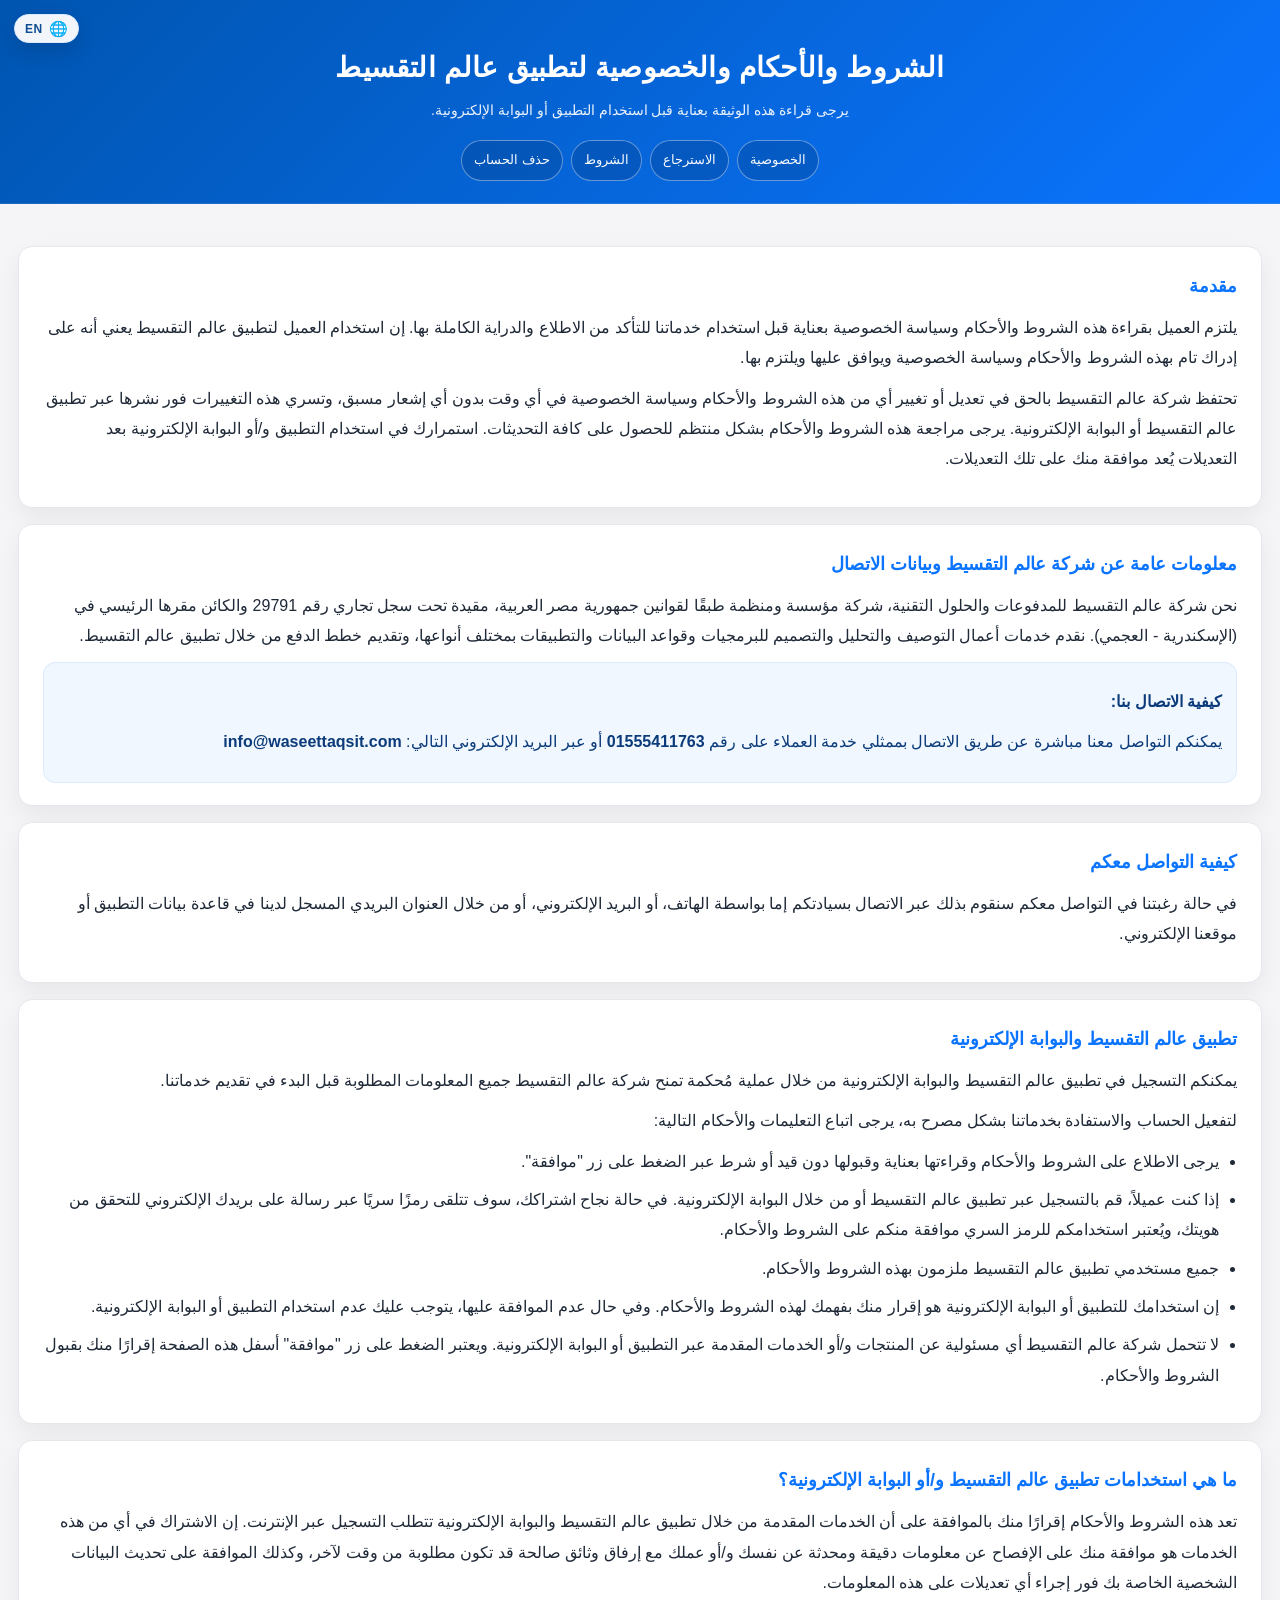
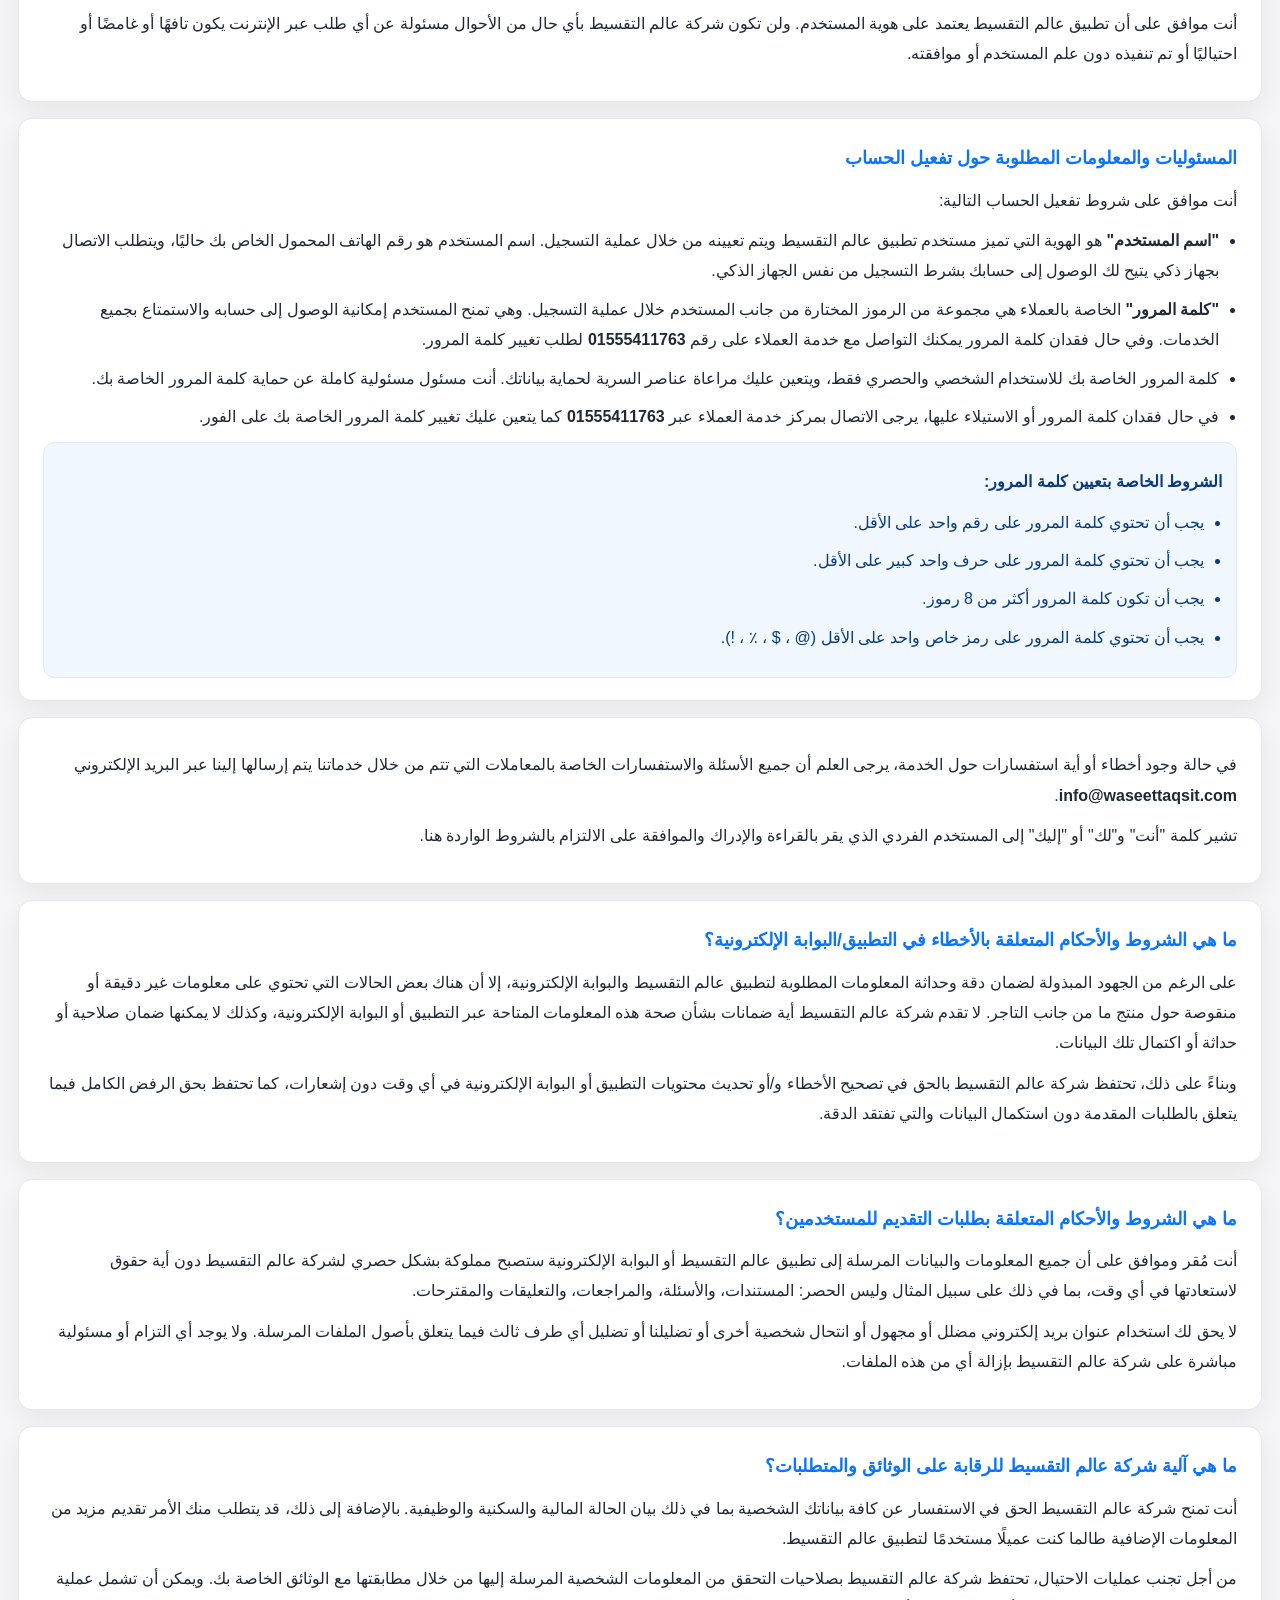
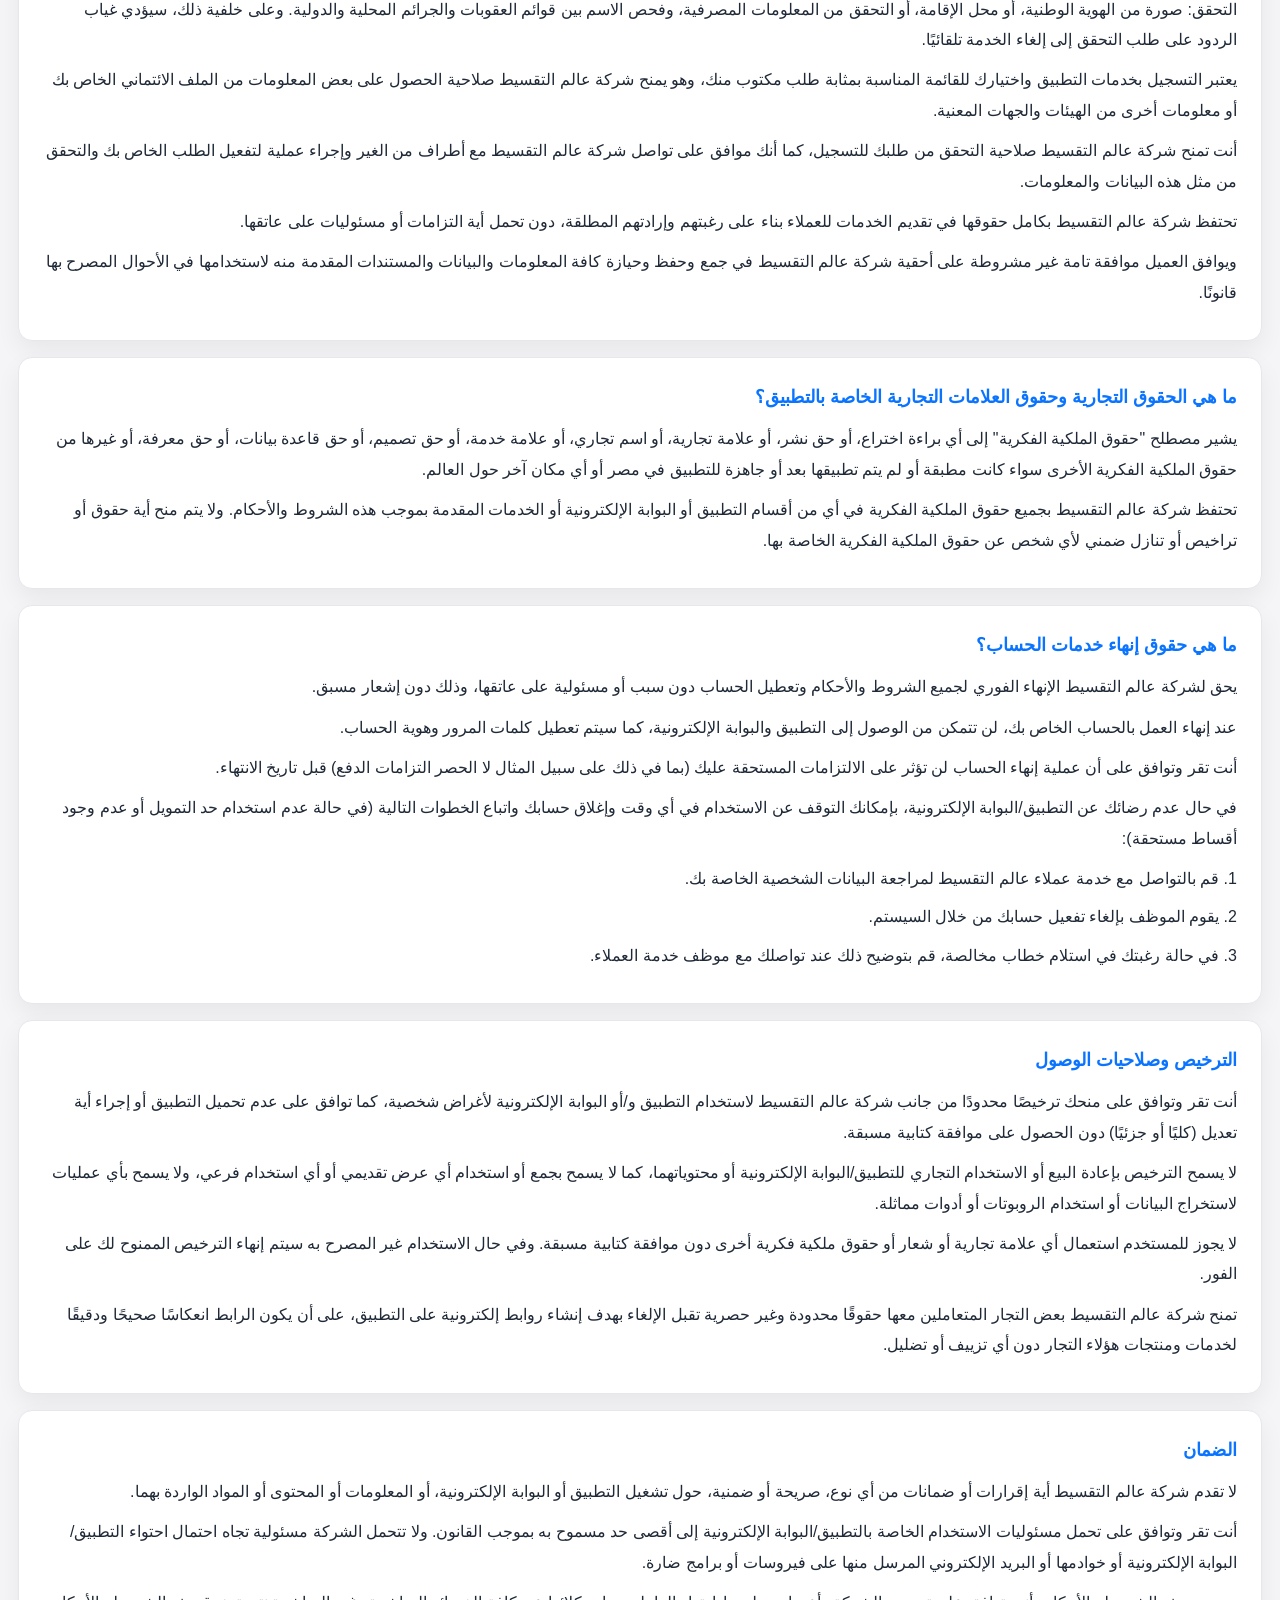
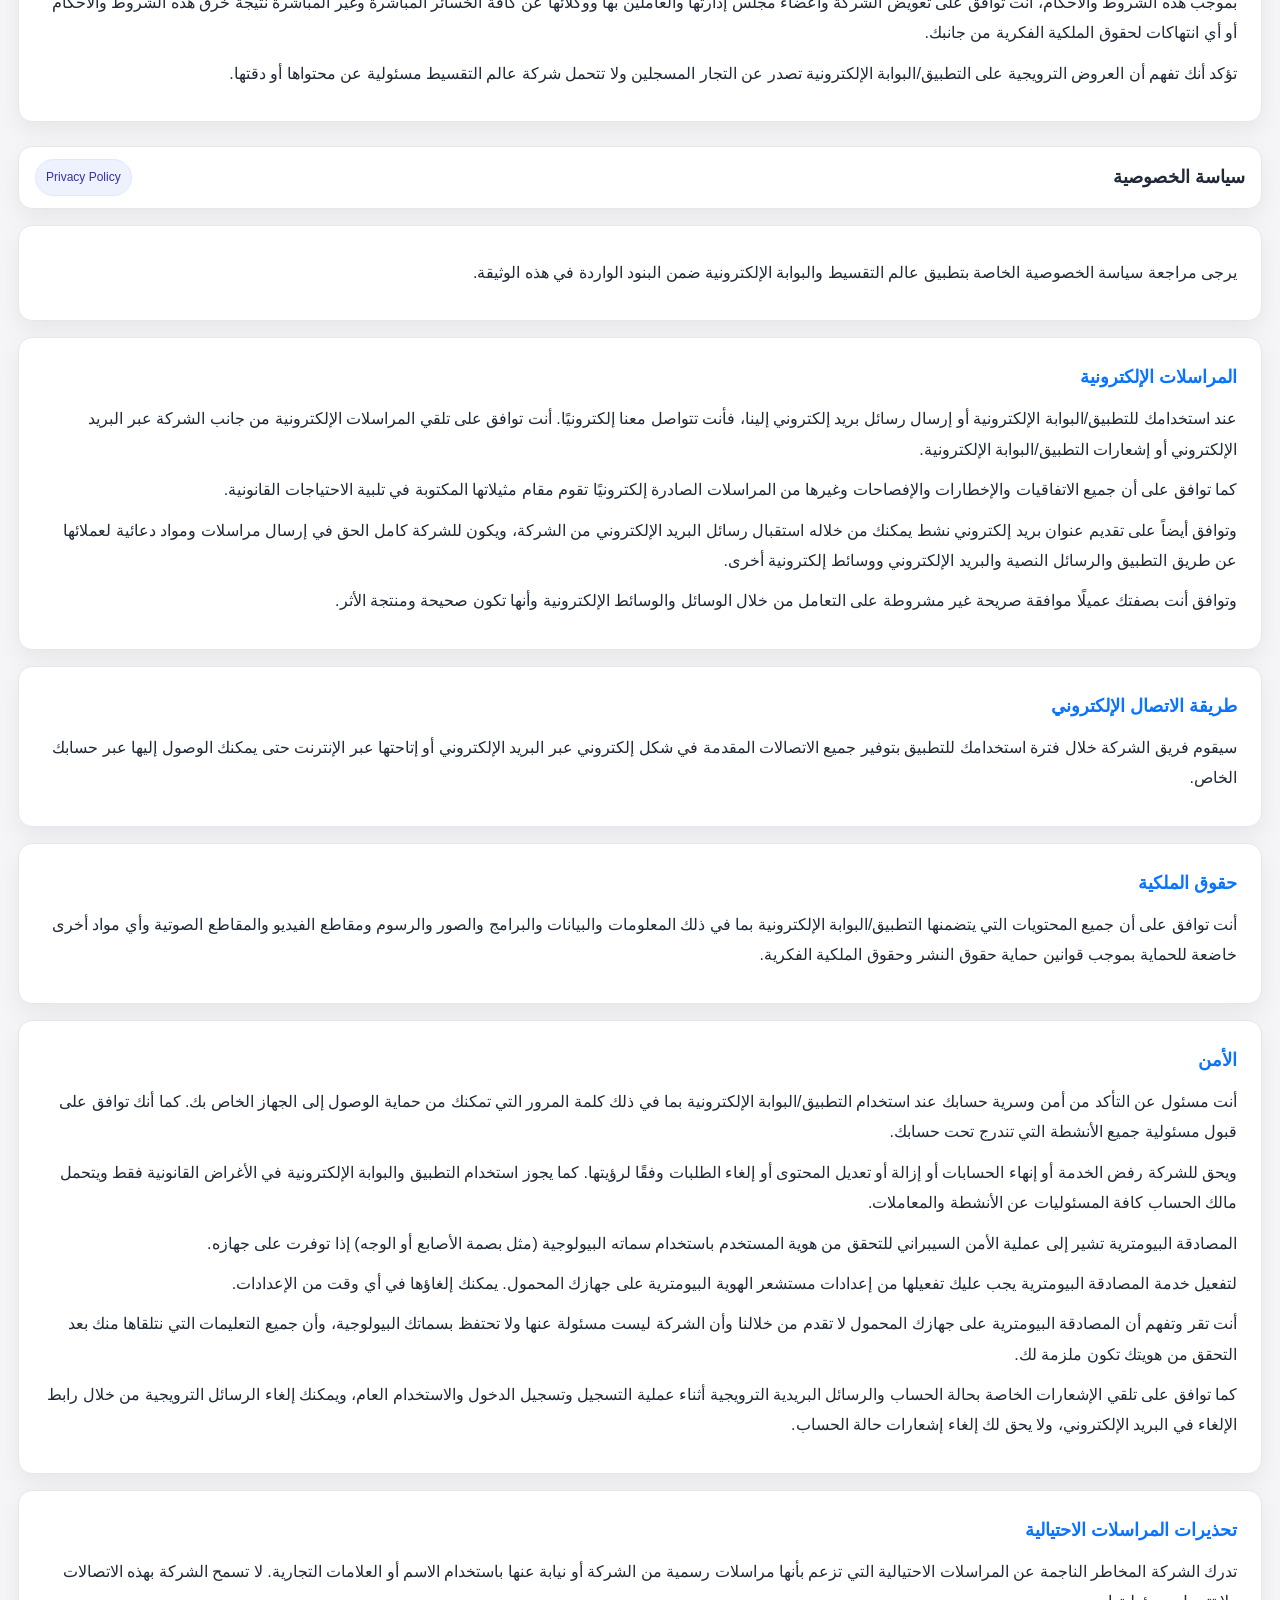
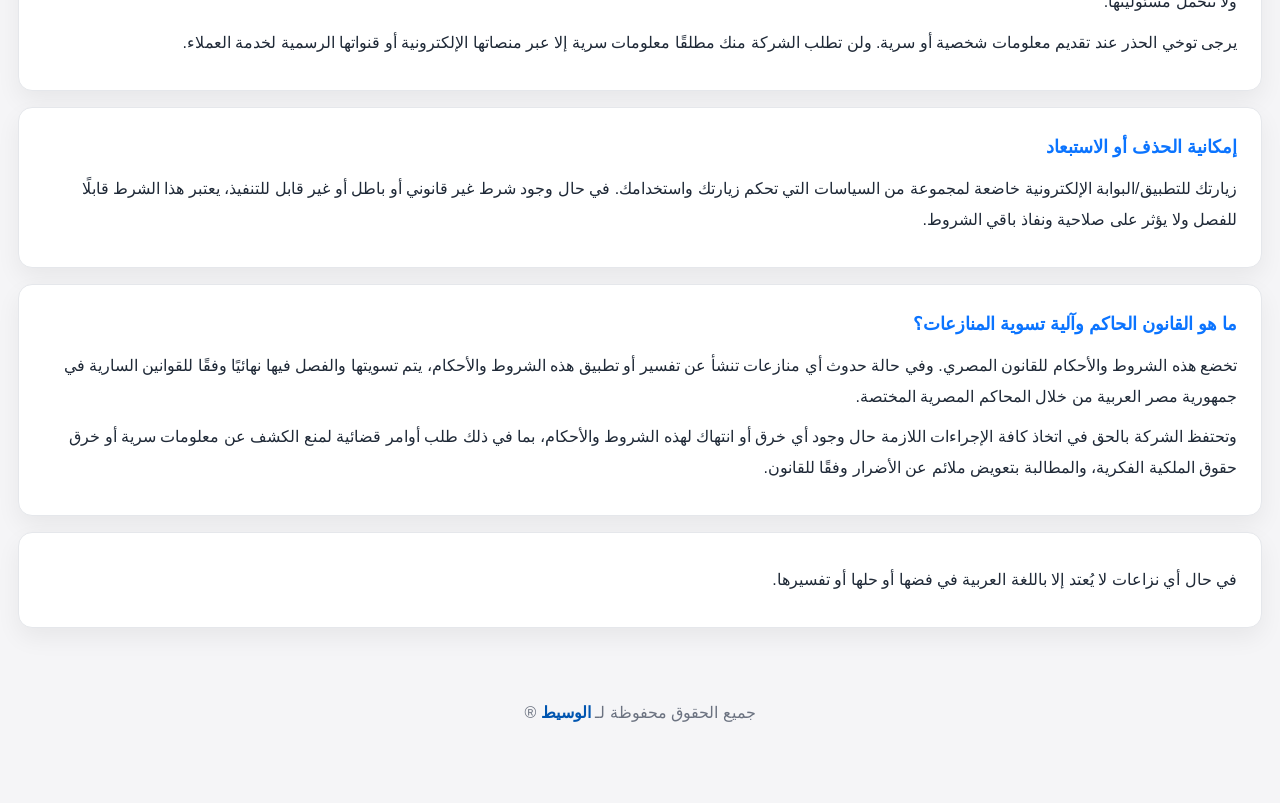
==== privacy-policy/index.html @ f2c420b5 "update pages: terms - privacy policy - return policy - delete account" ====
<!DOCTYPE html>
<html lang="ar" dir="rtl">
<head>
  <meta charset="UTF-8" />
  <meta name="viewport" content="width=device-width, initial-scale=1" />
  <title>الشروط والأحكام والخصوصية</title>
  <link rel="stylesheet" href="../assets/policy.css" />
</head>

<body>
  <button class="lang-toggle" id="langToggle" type="button" aria-label="Switch language">
    <span class="lang-icon" aria-hidden="true">&#127760;</span>
    <span class="lang-code">EN</span>
  </button>
  <header class="topbar">
    <div class="page">
      <h1>الشروط والأحكام والخصوصية لتطبيق عالم التقسيط</h1>
      <p>يرجى قراءة هذه الوثيقة بعناية قبل استخدام التطبيق أو البوابة الإلكترونية.</p>
      <nav class="policy-nav">
        <a href="../privacy-policy/index.html"><span data-lang="ar">الخصوصية</span><span data-lang="en">Privacy</span></a>
        <a href="../return-policy/index.html"><span data-lang="ar">الاسترجاع</span><span data-lang="en">Returns</span></a>
        <a href="../terms/index.html"><span data-lang="ar">الشروط</span><span data-lang="en">Terms</span></a>
        <a href="../delete-account/index.html"><span data-lang="ar">حذف الحساب</span><span data-lang="en">Delete Account</span></a>
      </nav>
    </div>
  </header>

  <main class="page policy-main">

    <section>
      <h2>مقدمة</h2>
      <p>
        يلتزم العميل بقراءة هذه الشروط والأحكام وسياسة الخصوصية بعناية قبل استخدام خدماتنا للتأكد من الاطلاع والدراية الكاملة بها.
        إن استخدام العميل لتطبيق عالم التقسيط يعني أنه على إدراك تام بهذه الشروط والأحكام وسياسة الخصوصية ويوافق عليها ويلتزم بها.
      </p>
      <p>
        تحتفظ شركة عالم التقسيط بالحق في تعديل أو تغيير أي من هذه الشروط والأحكام وسياسة الخصوصية في أي وقت بدون أي إشعار مسبق،
        وتسري هذه التغييرات فور نشرها عبر تطبيق عالم التقسيط أو البوابة الإلكترونية. يرجى مراجعة هذه الشروط والأحكام بشكل منتظم للحصول
        على كافة التحديثات. استمرارك في استخدام التطبيق و/أو البوابة الإلكترونية بعد التعديلات يُعد موافقة منك على تلك التعديلات.
      </p>
    </section>

    <section>
      <h2>معلومات عامة عن شركة عالم التقسيط وبيانات الاتصال</h2>
      <p>
        نحن شركة عالم التقسيط للمدفوعات والحلول التقنية، شركة مؤسسة ومنظمة طبقًا لقوانين جمهورية مصر العربية،
        مقيدة تحت سجل تجاري رقم 29791 والكائن مقرها الرئيسي في (الإسكندرية - العجمي).
        نقدم خدمات أعمال التوصيف والتحليل والتصميم للبرمجيات وقواعد البيانات والتطبيقات بمختلف أنواعها،
        وتقديم خطط الدفع من خلال تطبيق عالم التقسيط.
      </p>

      <div class="note">
        <p><strong>كيفية الاتصال بنا:</strong></p>
        <p>
          يمكنكم التواصل معنا مباشرة عن طريق الاتصال بممثلي خدمة العملاء على رقم
          <strong>01555411763</strong>
          أو عبر البريد الإلكتروني التالي:
          <strong>info@waseettaqsit.com</strong>
        </p>
      </div>
    </section>

    <section>
      <h2>كيفية التواصل معكم</h2>
      <p>
        في حالة رغبتنا في التواصل معكم سنقوم بذلك عبر الاتصال بسيادتكم إما بواسطة الهاتف، أو البريد الإلكتروني،
        أو من خلال العنوان البريدي المسجل لدينا في قاعدة بيانات التطبيق أو موقعنا الإلكتروني.
      </p>
    </section>

    <section>
      <h2>تطبيق عالم التقسيط والبوابة الإلكترونية</h2>
      <p>
        يمكنكم التسجيل في تطبيق عالم التقسيط والبوابة الإلكترونية من خلال عملية مُحكمة تمنح شركة عالم التقسيط جميع المعلومات المطلوبة
        قبل البدء في تقديم خدماتنا.
      </p>
      <p>لتفعيل الحساب والاستفادة بخدماتنا بشكل مصرح به، يرجى اتباع التعليمات والأحكام التالية:</p>
      <ul>
        <li>يرجى الاطلاع على الشروط والأحكام وقراءتها بعناية وقبولها دون قيد أو شرط عبر الضغط على زر "موافقة".</li>
        <li>
          إذا كنت عميلاً، قم بالتسجيل عبر تطبيق عالم التقسيط أو من خلال البوابة الإلكترونية. في حالة نجاح اشتراكك،
          سوف تتلقى رمزًا سريًا عبر رسالة على بريدك الإلكتروني للتحقق من هويتك، ويُعتبر استخدامكم للرمز السري موافقة منكم على
          الشروط والأحكام.
        </li>
        <li>جميع مستخدمي تطبيق عالم التقسيط ملزمون بهذه الشروط والأحكام.</li>
        <li>
          إن استخدامك للتطبيق أو البوابة الإلكترونية هو إقرار منك بفهمك لهذه الشروط والأحكام. وفي حال عدم الموافقة عليها،
          يتوجب عليك عدم استخدام التطبيق أو البوابة الإلكترونية.
        </li>
        <li>
          لا تتحمل شركة عالم التقسيط أي مسئولية عن المنتجات و/أو الخدمات المقدمة عبر التطبيق أو البوابة الإلكترونية.
          ويعتبر الضغط على زر "موافقة" أسفل هذه الصفحة إقرارًا منك بقبول الشروط والأحكام.
        </li>
      </ul>
    </section>

    <section>
      <h2>ما هي استخدامات تطبيق عالم التقسيط و/أو البوابة الإلكترونية؟</h2>
      <p>
        تعد هذه الشروط والأحكام إقرارًا منك بالموافقة على أن الخدمات المقدمة من خلال تطبيق عالم التقسيط والبوابة الإلكترونية
        تتطلب التسجيل عبر الإنترنت. إن الاشتراك في أي من هذه الخدمات هو موافقة منك على الإفصاح عن معلومات دقيقة ومحدثة عن نفسك
        و/أو عملك مع إرفاق وثائق صالحة قد تكون مطلوبة من وقت لآخر، وكذلك الموافقة على تحديث البيانات الشخصية الخاصة بك فور إجراء
        أي تعديلات على هذه المعلومات.
      </p>
      <p>
        أنت موافق على أن تطبيق عالم التقسيط يعتمد على هوية المستخدم. ولن تكون شركة عالم التقسيط بأي حال من الأحوال مسئولة عن أي طلب
        عبر الإنترنت يكون تافهًا أو غامضًا أو احتياليًا أو تم تنفيذه دون علم المستخدم أو موافقته.
      </p>
    </section>

    <section>
      <h2>المسئوليات والمعلومات المطلوبة حول تفعيل الحساب</h2>
      <p>أنت موافق على شروط تفعيل الحساب التالية:</p>
      <ul>
        <li>
          <strong>"اسم المستخدم"</strong> هو الهوية التي تميز مستخدم تطبيق عالم التقسيط ويتم تعيينه من خلال عملية التسجيل.
          اسم المستخدم هو رقم الهاتف المحمول الخاص بك حاليًا، ويتطلب الاتصال بجهاز ذكي يتيح لك الوصول إلى حسابك بشرط التسجيل من
          نفس الجهاز الذكي.
        </li>
        <li>
          <strong>"كلمة المرور"</strong> الخاصة بالعملاء هي مجموعة من الرموز المختارة من جانب المستخدم خلال عملية التسجيل.
          وهي تمنح المستخدم إمكانية الوصول إلى حسابه والاستمتاع بجميع الخدمات.
          وفي حال فقدان كلمة المرور يمكنك التواصل مع خدمة العملاء على رقم <strong>01555411763</strong> لطلب تغيير كلمة المرور.
        </li>
        <li>
          كلمة المرور الخاصة بك للاستخدام الشخصي والحصري فقط، ويتعين عليك مراعاة عناصر السرية لحماية بياناتك.
          أنت مسئول مسئولية كاملة عن حماية كلمة المرور الخاصة بك.
        </li>
        <li>
          في حال فقدان كلمة المرور أو الاستيلاء عليها، يرجى الاتصال بمركز خدمة العملاء عبر <strong>01555411763</strong>
          كما يتعين عليك تغيير كلمة المرور الخاصة بك على الفور.
        </li>
      </ul>

      <div class="note">
        <p><strong>الشروط الخاصة بتعيين كلمة المرور:</strong></p>
        <ul>
          <li>يجب أن تحتوي كلمة المرور على رقم واحد على الأقل.</li>
          <li>يجب أن تحتوي كلمة المرور على حرف واحد كبير على الأقل.</li>
          <li>يجب أن تكون كلمة المرور أكثر من 8 رموز.</li>
          <li>يجب أن تحتوي كلمة المرور على رمز خاص واحد على الأقل (@ ، $ ، ٪ ، !).</li>
        </ul>
      </div>
    </section>

    <section>
      <p>
        في حالة وجود أخطاء أو أية استفسارات حول الخدمة، يرجى العلم أن جميع الأسئلة والاستفسارات الخاصة بالمعاملات التي تتم من خلال
        خدماتنا يتم إرسالها إلينا عبر البريد الإلكتروني <strong>info@waseettaqsit.com</strong>.
      </p>
      <p>
        تشير كلمة "أنت" و"لك" أو "إليك" إلى المستخدم الفردي الذي يقر بالقراءة والإدراك والموافقة على الالتزام بالشروط الواردة هنا.
      </p>
    </section>

    <section>
      <h2>ما هي الشروط والأحكام المتعلقة بالأخطاء في التطبيق/البوابة الإلكترونية؟</h2>
      <p>
        على الرغم من الجهود المبذولة لضمان دقة وحداثة المعلومات المطلوبة لتطبيق عالم التقسيط والبوابة الإلكترونية،
        إلا أن هناك بعض الحالات التي تحتوي على معلومات غير دقيقة أو منقوصة حول منتج ما من جانب التاجر.
        لا تقدم شركة عالم التقسيط أية ضمانات بشأن صحة هذه المعلومات المتاحة عبر التطبيق أو البوابة الإلكترونية،
        وكذلك لا يمكنها ضمان صلاحية أو حداثة أو اكتمال تلك البيانات.
      </p>
      <p>
        وبناءً على ذلك، تحتفظ شركة عالم التقسيط بالحق في تصحيح الأخطاء و/أو تحديث محتويات التطبيق أو البوابة الإلكترونية في أي وقت
        دون إشعارات، كما تحتفظ بحق الرفض الكامل فيما يتعلق بالطلبات المقدمة دون استكمال البيانات والتي تفتقد الدقة.
      </p>
    </section>

    <section>
      <h2>ما هي الشروط والأحكام المتعلقة بطلبات التقديم للمستخدمين؟</h2>
      <p>
        أنت مُقر وموافق على أن جميع المعلومات والبيانات المرسلة إلى تطبيق عالم التقسيط أو البوابة الإلكترونية ستصبح مملوكة بشكل حصري
        لشركة عالم التقسيط دون أية حقوق لاستعادتها في أي وقت، بما في ذلك على سبيل المثال وليس الحصر: المستندات، والأسئلة،
        والمراجعات، والتعليقات والمقترحات.
      </p>
      <p>
        لا يحق لك استخدام عنوان بريد إلكتروني مضلل أو مجهول أو انتحال شخصية أخرى أو تضليلنا أو تضليل أي طرف ثالث
        فيما يتعلق بأصول الملفات المرسلة. ولا يوجد أي التزام أو مسئولية مباشرة على شركة عالم التقسيط بإزالة أي من هذه الملفات.
      </p>
    </section>

    <section>
      <h2>ما هي آلية شركة عالم التقسيط للرقابة على الوثائق والمتطلبات؟</h2>
      <p>
        أنت تمنح شركة عالم التقسيط الحق في الاستفسار عن كافة بياناتك الشخصية بما في ذلك بيان الحالة المالية والسكنية والوظيفية.
        بالإضافة إلى ذلك، قد يتطلب منك الأمر تقديم مزيد من المعلومات الإضافية طالما كنت عميلًا مستخدمًا لتطبيق عالم التقسيط.
      </p>
      <p>
        من أجل تجنب عمليات الاحتيال، تحتفظ شركة عالم التقسيط بصلاحيات التحقق من المعلومات الشخصية المرسلة إليها من خلال مطابقتها
        مع الوثائق الخاصة بك. ويمكن أن تشمل عملية التحقق: صورة من الهوية الوطنية، أو محل الإقامة، أو التحقق من المعلومات المصرفية،
        وفحص الاسم بين قوائم العقوبات والجرائم المحلية والدولية. وعلى خلفية ذلك، سيؤدي غياب الردود على طلب التحقق إلى إلغاء الخدمة
        تلقائيًا.
      </p>
      <p>
        يعتبر التسجيل بخدمات التطبيق واختيارك للقائمة المناسبة بمثابة طلب مكتوب منك، وهو يمنح شركة عالم التقسيط صلاحية الحصول على بعض
        المعلومات من الملف الائتماني الخاص بك أو معلومات أخرى من الهيئات والجهات المعنية.
      </p>
      <p>
        أنت تمنح شركة عالم التقسيط صلاحية التحقق من طلبك للتسجيل، كما أنك موافق على تواصل شركة عالم التقسيط مع أطراف من الغير
        وإجراء عملية لتفعيل الطلب الخاص بك والتحقق من مثل هذه البيانات والمعلومات.
      </p>
      <p>
        تحتفظ شركة عالم التقسيط بكامل حقوقها في تقديم الخدمات للعملاء بناء على رغبتهم وإرادتهم المطلقة، دون تحمل أية التزامات أو
        مسئوليات على عاتقها.
      </p>
      <p>
        ويوافق العميل موافقة تامة غير مشروطة على أحقية شركة عالم التقسيط في جمع وحفظ وحيازة كافة المعلومات والبيانات والمستندات
        المقدمة منه لاستخدامها في الأحوال المصرح بها قانونًا.
      </p>
    </section>

    <section>
      <h2>ما هي الحقوق التجارية وحقوق العلامات التجارية الخاصة بالتطبيق؟</h2>
      <p>
        يشير مصطلح "حقوق الملكية الفكرية" إلى أي براءة اختراع، أو حق نشر، أو علامة تجارية، أو اسم تجاري، أو علامة خدمة،
        أو حق تصميم، أو حق قاعدة بيانات، أو حق معرفة، أو غيرها من حقوق الملكية الفكرية الأخرى سواء كانت مطبقة أو لم يتم تطبيقها بعد
        أو جاهزة للتطبيق في مصر أو أي مكان آخر حول العالم.
      </p>
      <p>
        تحتفظ شركة عالم التقسيط بجميع حقوق الملكية الفكرية في أي من أقسام التطبيق أو البوابة الإلكترونية أو الخدمات المقدمة بموجب هذه
        الشروط والأحكام. ولا يتم منح أية حقوق أو تراخيص أو تنازل ضمني لأي شخص عن حقوق الملكية الفكرية الخاصة بها.
      </p>
    </section>

    <section>
      <h2>ما هي حقوق إنهاء خدمات الحساب؟</h2>
      <p>
        يحق لشركة عالم التقسيط الإنهاء الفوري لجميع الشروط والأحكام وتعطيل الحساب دون سبب أو مسئولية على عاتقها، وذلك دون إشعار مسبق.
      </p>
      <p>
        عند إنهاء العمل بالحساب الخاص بك، لن تتمكن من الوصول إلى التطبيق والبوابة الإلكترونية، كما سيتم تعطيل كلمات المرور وهوية الحساب.
      </p>
      <p>
        أنت تقر وتوافق على أن عملية إنهاء الحساب لن تؤثر على الالتزامات المستحقة عليك (بما في ذلك على سبيل المثال لا الحصر التزامات الدفع)
        قبل تاريخ الانتهاء.
      </p>
      <p>
        في حال عدم رضائك عن التطبيق/البوابة الإلكترونية، بإمكانك التوقف عن الاستخدام في أي وقت وإغلاق حسابك واتباع الخطوات التالية
        (في حالة عدم استخدام حد التمويل أو عدم وجود أقساط مستحقة):
      </p>
      <ol style="margin: 10px 0; padding-right: 18px;">
        <li>قم بالتواصل مع خدمة عملاء عالم التقسيط لمراجعة البيانات الشخصية الخاصة بك.</li>
        <li>يقوم الموظف بإلغاء تفعيل حسابك من خلال السيستم.</li>
        <li>في حالة رغبتك في استلام خطاب مخالصة، قم بتوضيح ذلك عند تواصلك مع موظف خدمة العملاء.</li>
      </ol>
    </section>

    <section>
      <h2>الترخيص وصلاحيات الوصول</h2>
      <p>
        أنت تقر وتوافق على منحك ترخيصًا محدودًا من جانب شركة عالم التقسيط لاستخدام التطبيق و/أو البوابة الإلكترونية لأغراض شخصية،
        كما توافق على عدم تحميل التطبيق أو إجراء أية تعديل (كليًا أو جزئيًا) دون الحصول على موافقة كتابية مسبقة.
      </p>
      <p>
        لا يسمح الترخيص بإعادة البيع أو الاستخدام التجاري للتطبيق/البوابة الإلكترونية أو محتوياتهما، كما لا يسمح بجمع أو استخدام أي
        عرض تقديمي أو أي استخدام فرعي، ولا يسمح بأي عمليات لاستخراج البيانات أو استخدام الروبوتات أو أدوات مماثلة.
      </p>
      <p>
        لا يجوز للمستخدم استعمال أي علامة تجارية أو شعار أو حقوق ملكية فكرية أخرى دون موافقة كتابية مسبقة.
        وفي حال الاستخدام غير المصرح به سيتم إنهاء الترخيص الممنوح لك على الفور.
      </p>
      <p>
        تمنح شركة عالم التقسيط بعض التجار المتعاملين معها حقوقًا محدودة وغير حصرية تقبل الإلغاء بهدف إنشاء روابط إلكترونية على التطبيق،
        على أن يكون الرابط انعكاسًا صحيحًا ودقيقًا لخدمات ومنتجات هؤلاء التجار دون أي تزييف أو تضليل.
      </p>
    </section>

    <section>
      <h2>الضمان</h2>
      <p>
        لا تقدم شركة عالم التقسيط أية إقرارات أو ضمانات من أي نوع، صريحة أو ضمنية، حول تشغيل التطبيق أو البوابة الإلكترونية،
        أو المعلومات أو المحتوى أو المواد الواردة بهما.
      </p>
      <p>
        أنت تقر وتوافق على تحمل مسئوليات الاستخدام الخاصة بالتطبيق/البوابة الإلكترونية إلى أقصى حد مسموح به بموجب القانون.
        ولا تتحمل الشركة مسئولية تجاه احتمال احتواء التطبيق/البوابة الإلكترونية أو خوادمها أو البريد الإلكتروني المرسل منها على
        فيروسات أو برامج ضارة.
      </p>
      <p>
        بموجب هذه الشروط والأحكام، أنت توافق على تعويض الشركة وأعضاء مجلس إدارتها والعاملين بها ووكلائها عن كافة الخسائر المباشرة
        وغير المباشرة نتيجة خرق هذه الشروط والأحكام أو أي انتهاكات لحقوق الملكية الفكرية من جانبك.
      </p>
      <p>
        تؤكد أنك تفهم أن العروض الترويجية على التطبيق/البوابة الإلكترونية تصدر عن التجار المسجلين ولا تتحمل شركة عالم التقسيط
        مسئولية عن محتواها أو دقتها.
      </p>
    </section>

    <div class="divider">
      <h2>سياسة الخصوصية</h2>
      <span class="badge">Privacy Policy</span>
    </div>

    <section>
      <p>يرجى مراجعة سياسة الخصوصية الخاصة بتطبيق عالم التقسيط والبوابة الإلكترونية ضمن البنود الواردة في هذه الوثيقة.</p>
    </section>

    <section>
      <h2>المراسلات الإلكترونية</h2>
      <p>
        عند استخدامك للتطبيق/البوابة الإلكترونية أو إرسال رسائل بريد إلكتروني إلينا، فأنت تتواصل معنا إلكترونيًا.
        أنت توافق على تلقي المراسلات الإلكترونية من جانب الشركة عبر البريد الإلكتروني أو إشعارات التطبيق/البوابة الإلكترونية.
      </p>
      <p>
        كما توافق على أن جميع الاتفاقيات والإخطارات والإفصاحات وغيرها من المراسلات الصادرة إلكترونيًا تقوم مقام مثيلاتها المكتوبة
        في تلبية الاحتياجات القانونية.
      </p>
      <p>
        وتوافق أيضاً على تقديم عنوان بريد إلكتروني نشط يمكنك من خلاله استقبال رسائل البريد الإلكتروني من الشركة، ويكون للشركة كامل الحق
        في إرسال مراسلات ومواد دعائية لعملائها عن طريق التطبيق والرسائل النصية والبريد الإلكتروني ووسائط إلكترونية أخرى.
      </p>
      <p>
        وتوافق أنت بصفتك عميلًا موافقة صريحة غير مشروطة على التعامل من خلال الوسائل والوسائط الإلكترونية وأنها تكون صحيحة ومنتجة الأثر.
      </p>
    </section>

    <section>
      <h2>طريقة الاتصال الإلكتروني</h2>
      <p>
        سيقوم فريق الشركة خلال فترة استخدامك للتطبيق بتوفير جميع الاتصالات المقدمة في شكل إلكتروني عبر البريد الإلكتروني
        أو إتاحتها عبر الإنترنت حتى يمكنك الوصول إليها عبر حسابك الخاص.
      </p>
    </section>

    <section>
      <h2>حقوق الملكية</h2>
      <p>
        أنت توافق على أن جميع المحتويات التي يتضمنها التطبيق/البوابة الإلكترونية بما في ذلك المعلومات والبيانات والبرامج والصور
        والرسوم ومقاطع الفيديو والمقاطع الصوتية وأي مواد أخرى خاضعة للحماية بموجب قوانين حماية حقوق النشر وحقوق الملكية الفكرية.
      </p>
    </section>

    <section>
      <h2>الأمن</h2>
      <p>
        أنت مسئول عن التأكد من أمن وسرية حسابك عند استخدام التطبيق/البوابة الإلكترونية بما في ذلك كلمة المرور التي تمكنك من حماية الوصول
        إلى الجهاز الخاص بك. كما أنك توافق على قبول مسئولية جميع الأنشطة التي تندرج تحت حسابك.
      </p>
      <p>
        ويحق للشركة رفض الخدمة أو إنهاء الحسابات أو إزالة أو تعديل المحتوى أو إلغاء الطلبات وفقًا لرؤيتها. كما يجوز استخدام التطبيق
        والبوابة الإلكترونية في الأغراض القانونية فقط ويتحمل مالك الحساب كافة المسئوليات عن الأنشطة والمعاملات.
      </p>
      <p>
        المصادقة البيومترية تشير إلى عملية الأمن السيبراني للتحقق من هوية المستخدم باستخدام سماته البيولوجية (مثل بصمة الأصابع أو الوجه)
        إذا توفرت على جهازه.
      </p>
      <p>
        لتفعيل خدمة المصادقة البيومترية يجب عليك تفعيلها من إعدادات مستشعر الهوية البيومترية على جهازك المحمول. يمكنك إلغاؤها في أي وقت
        من الإعدادات.
      </p>
      <p>
        أنت تقر وتفهم أن المصادقة البيومترية على جهازك المحمول لا تقدم من خلالنا وأن الشركة ليست مسئولة عنها ولا تحتفظ بسماتك البيولوجية،
        وأن جميع التعليمات التي نتلقاها منك بعد التحقق من هويتك تكون ملزمة لك.
      </p>
      <p>
        كما توافق على تلقي الإشعارات الخاصة بحالة الحساب والرسائل البريدية الترويجية أثناء عملية التسجيل وتسجيل الدخول والاستخدام العام،
        ويمكنك إلغاء الرسائل الترويجية من خلال رابط الإلغاء في البريد الإلكتروني، ولا يحق لك إلغاء إشعارات حالة الحساب.
      </p>
    </section>

    <section>
      <h2>تحذيرات المراسلات الاحتيالية</h2>
      <p>
        تدرك الشركة المخاطر الناجمة عن المراسلات الاحتيالية التي تزعم بأنها مراسلات رسمية من الشركة أو نيابة عنها باستخدام الاسم أو العلامات
        التجارية. لا تسمح الشركة بهذه الاتصالات ولا تتحمل مسئوليتها.
      </p>
      <p>
        يرجى توخي الحذر عند تقديم معلومات شخصية أو سرية. ولن تطلب الشركة منك مطلقًا معلومات سرية إلا عبر منصاتها الإلكترونية أو قنواتها
        الرسمية لخدمة العملاء.
      </p>
    </section>

    <section>
      <h2>إمكانية الحذف أو الاستبعاد</h2>
      <p>
        زيارتك للتطبيق/البوابة الإلكترونية خاضعة لمجموعة من السياسات التي تحكم زيارتك واستخدامك. في حال وجود شرط غير قانوني أو باطل أو
        غير قابل للتنفيذ، يعتبر هذا الشرط قابلًا للفصل ولا يؤثر على صلاحية ونفاذ باقي الشروط.
      </p>
    </section>

    <section>
      <h2>ما هو القانون الحاكم وآلية تسوية المنازعات؟</h2>
      <p>
        تخضع هذه الشروط والأحكام للقانون المصري. وفي حالة حدوث أي منازعات تنشأ عن تفسير أو تطبيق هذه الشروط والأحكام، يتم تسويتها
        والفصل فيها نهائيًا وفقًا للقوانين السارية في جمهورية مصر العربية من خلال المحاكم المصرية المختصة.
      </p>
      <p>
        وتحتفظ الشركة بالحق في اتخاذ كافة الإجراءات اللازمة حال وجود أي خرق أو انتهاك لهذه الشروط والأحكام، بما في ذلك طلب أوامر قضائية
        لمنع الكشف عن معلومات سرية أو خرق حقوق الملكية الفكرية، والمطالبة بتعويض ملائم عن الأضرار وفقًا للقانون.
      </p>
    </section>

    <section>
      <p>في حال أي نزاعات لا يُعتد إلا باللغة العربية في فضها أو حلها أو تفسيرها.</p>
    </section>

    <div class="divider">
      <h2>English</h2>
      <span class="badge">EN</span>
    </div>

    <!-- English content (same text, improved layout) -->
    <section class="englishWrap">
      <h2>Introduction</h2>
      <p>
        The client commits to carefully reading these terms and conditions and the privacy policy before using our services to ensure full awareness and understanding. The client's use of the Alam El Taksit application indicates complete awareness and agreement to these terms and conditions and the privacy policy. Alam El Taksit Company reserves the right to modify or change any of these terms and conditions and the privacy policy at any time without prior notice. These changes take effect immediately upon publication or disclosure through the Alam El Taksit application or the online portal. Please regularly review these terms and conditions for all updates. Continuing to use the Alam El Taksit application and/or the online portal after any modifications constitutes your acceptance of such modifications.
      </p>
    </section>

    <section class="englishWrap">
      <h2>General Information & Contact Details</h2>
      <p>
        We are Alam El Taksit Company for payments and technical solutions, established and organized according to the laws of the Arab Republic of Egypt, registered under commercial registration number 29791 and headquartered at (Alexandria - Al Agamy). We provide software, database, and application description, analysis, and design services, and offer payment plans through the Alam El Taksit application.
      </p>
      <div class="note englishWrap">
        <p><strong>How to contact us:</strong></p>
        <p>Call: <strong>01555411763</strong> — Email: <strong>info@waseettaqsit.com</strong></p>
      </div>
    </section>

    <section class="englishWrap">
      <h2>How We Will Contact You</h2>
      <p>If we wish to contact you, we will do so via phone, email, or through the postal address registered in our application database or on our website.</p>
    </section>

    <section class="englishWrap">
      <h2>Application & Online Portal</h2>
      <p>
        You can register on the Alam El Taksit application and the online portal through a secure process that provides Alam El Taksit Company with all the required information before we start providing our services.
      </p>
      <ul>
        <li>Please read the terms and conditions carefully and accept them by clicking “Agree”.</li>
        <li>Upon successful registration, you will receive a secret code via email to verify your identity; using this code constitutes acceptance of the terms.</li>
        <li>All users are bound by these terms. If you do not agree, you should not use the application/portal.</li>
        <li>Alam El Taksit Company assumes no responsibility for products/services provided through the application/portal; clicking “Agree” constitutes acknowledgment and acceptance.</li>
      </ul>
    </section>

    <section class="englishWrap">
      <h2>Uses of the Application/Portal</h2>
      <p>
        These terms acknowledge that services provided through the application/portal require online registration. By subscribing, you agree to provide accurate and updated information and valid documents when required, and to update your personal data when changes occur.
      </p>
      <p>
        You agree that the application relies on user identity and the company shall not be liable for any online requests that are trivial, ambiguous, fraudulent, or made without the user’s knowledge or consent.
      </p>
    </section>

    <section class="englishWrap">
      <h2>Account Activation Responsibilities</h2>
      <p>You agree to the following:</p>
      <ul>
        <li><strong>Username:</strong> your mobile phone number used as an identifier, requiring access to the same smart device used in registration.</li>
        <li><strong>Password:</strong> chosen during registration and used to access services. In case of loss, contact customer service at <strong>01555411763</strong>.</li>
        <li>You are fully responsible for protecting your password and account access.</li>
      </ul>

      <div class="note englishWrap">
        <p><strong>Password requirements:</strong></p>
        <ul>
          <li>At least one numeric character</li>
          <li>At least one uppercase letter</li>
          <li>More than 8 characters</li>
          <li>At least one special character (@, $, %, !)</li>
        </ul>
      </div>
    </section>

    <section class="englishWrap">
      <p>
        In case of any errors or inquiries related to transactions made through our services, please email: <strong>info@waseettaqsit.com</strong>.
        “You/your” refers to the individual user acknowledging reading and agreeing to comply with these terms.
      </p>
    </section>

    <section class="englishWrap">
      <h2>Errors in the Application/Portal</h2>
      <p>
        Despite efforts to ensure accuracy and timeliness, information may be inaccurate or incomplete in some cases (e.g., merchant-provided product details). The company makes no guarantees and reserves the right to correct errors and update content at any time without notice, and to refuse requests that lack required accurate data.
      </p>
    </section>

    <section class="englishWrap">
      <h2>User Submissions</h2>
      <p>
        You acknowledge that information and data sent to the application/portal become the exclusive property of the company, including documents, questions, reviews, comments, and suggestions. You may not use misleading emails or impersonate others. The company has no obligation to remove submitted materials.
      </p>
    </section>

    <section class="englishWrap">
      <h2>Verification & Monitoring</h2>
      <p>
        You authorize the company to inquire about your personal data and verify information against your documents to prevent fraud. Verification may include ID/residence/bank checks and screening against sanctions/crime lists. Failure to respond may result in service cancellation.
      </p>
      <p>
        Registering and selecting the relevant list serves as a written request allowing the company to obtain certain credit file information or other relevant data, and to communicate with third parties to activate and verify your request.
      </p>
    </section>

    <section class="englishWrap">
      <h2>Intellectual Property</h2>
      <p>
        The company retains all intellectual property rights in the application/portal and related services, including updates and modifications. No licenses or waivers are granted implicitly.
      </p>
    </section>

    <section class="englishWrap">
      <h2>Account Termination</h2>
      <p>
        The company may terminate terms and disable accounts without cause and without prior notice. Termination does not affect obligations due before the termination date.
      </p>
    </section>

    <section class="englishWrap">
      <h2>Licensing & Access</h2>
      <p>
        You receive a limited personal license to use the application/portal and agree not to modify, resell, or commercially exploit it without prior written consent. Unauthorized use of trademarks/logos will result in termination of the granted license.
      </p>
    </section>

    <section class="englishWrap">
      <h2>Warranty</h2>
      <p>
        The company provides no express or implied warranties. You use the application/portal at your own risk to the fullest extent permitted by law. The company disclaims liability for damages arising from use, except where required by law.
      </p>
    </section>

    <section class="englishWrap">
      <h2>Security</h2>
      <p>
        You are responsible for keeping your account secure. Biometric authentication, if used, is a device feature not provided by the company; the company does not store biometric traits. Instructions given after biometric verification are binding.
      </p>
    </section>

    <section class="englishWrap">
      <h2>Fraud Warnings</h2>
      <p>
        Beware of fraudulent emails claiming to represent the company. The company will not request confidential information except via official platforms and customer service channels.
      </p>
    </section>

    <section class="englishWrap">
      <h2>Governing Law</h2>
      <p>
        These terms are governed by Egyptian law. Disputes are resolved through competent Egyptian courts.
      </p>
    </section>

    <footer>
      <p>
        جميع الحقوق محفوظة لـ
        <a href="http://waseettaqsit.com/" target="_blank" rel="noopener noreferrer">الوسيط</a>
        ®
      </p>
    </footer>

  </main>
  <script src="../assets/policy.js"></script>
</body>
</html>
---- assets/policy.css ----
:root {
  --brand: #0055b0;
  --brand-2: #0b74ff;
  --bg: #f5f5f7;
  --text: #1f2937;
  --muted: #6b7280;
  --card: #ffffff;
  --border: #e5e7eb;
  --shadow: 0 10px 25px rgba(0, 0, 0, 0.06);
  --radius: 14px;
  --max: 1360px;
  --pad: 18px;
}

* {
  box-sizing: border-box;
}

html,
body {
  margin: 0;
  min-height: 100%;
}

body {
  font-family: Arial, sans-serif;
  background: var(--bg);
  color: var(--text);
  line-height: 1.9;
}

.page {
  max-width: var(--max);
  margin: 0 auto;
  padding: 24px var(--pad) 48px;
}

.topbar {
  background: linear-gradient(135deg, var(--brand), var(--brand-2));
  color: #fff;
  border-bottom: 1px solid rgba(255, 255, 255, 0.12);
}

.topbar .page {
  padding-top: 48px;
  padding-bottom: 22px;
}

.topbar h1 {
  margin: 0;
  font-size: clamp(20px, 2.2vw, 30px);
  line-height: 1.4;
  text-align: center;
  font-weight: 800;
  letter-spacing: 0.2px;
}

.topbar p {
  margin: 10px 0 0;
  text-align: center;
  color: rgba(255, 255, 255, 0.92);
  font-size: 14px;
}

.policy-nav {
  margin-top: 16px;
  display: flex;
  justify-content: center;
  flex-wrap: wrap;
  gap: 8px;
}

.policy-nav a {
  text-decoration: none;
  color: #f8fbff;
  font-size: 13px;
  padding: 7px 12px;
  border-radius: 999px;
  border: 1px solid rgba(255, 255, 255, 0.38);
  background: rgba(4, 35, 82, 0.2);
  transition: background-color 0.2s ease, border-color 0.2s ease;
}

.policy-nav a:hover,
.policy-nav a:focus-visible {
  background: rgba(255, 255, 255, 0.24);
  border-color: rgba(255, 255, 255, 0.7);
}

main,
.policy-main {
  display: grid;
  grid-template-columns: 1fr;
  gap: 16px;
  margin-top: 18px;
}

section,
.card {
  background: var(--card);
  border: 1px solid var(--border);
  border-radius: var(--radius);
  box-shadow: var(--shadow);
  padding: 18px;
}

section h2,
.card h2 {
  margin: 0 0 10px;
  font-size: 18px;
  color: var(--brand-2);
}

section h3,
.card h3 {
  margin: 12px 0 8px;
  font-size: 16px;
  color: #0f4d92;
}

section p,
.card p {
  margin: 10px 0;
}

ul,
ol {
  margin: 10px 0;
  padding-inline-start: 22px;
}

html[dir="rtl"] ul,
html[dir="rtl"] ol {
  padding-right: 18px;
  padding-left: 0;
}

li {
  margin: 8px 0;
}

.note,
.notice {
  background: #f0f7ff;
  border: 1px solid #dbeafe;
  color: #0b3b7a;
  padding: 14px;
  border-radius: 12px;
}

.notice--warning {
  background: #fff6eb;
  border-color: #ffe0b2;
  color: #7a3b00;
}

.divider {
  margin-top: 8px;
  padding: 12px 16px;
  border-radius: var(--radius);
  border: 1px solid var(--border);
  background: #fff;
  box-shadow: var(--shadow);
  display: flex;
  align-items: center;
  justify-content: space-between;
  gap: 12px;
  flex-wrap: wrap;
}

.divider h2 {
  margin: 0;
  font-size: 18px;
  color: var(--text);
}

.badge {
  font-size: 12px;
  padding: 6px 10px;
  border-radius: 999px;
  background: #eef2ff;
  border: 1px solid #e0e7ff;
  color: #3730a3;
  white-space: nowrap;
}

.englishWrap {
  direction: ltr;
  text-align: left;
  color: #3f3f46;
}

.englishWrap h2 {
  color: #7a1b1b;
}

.steps {
  margin: 12px 0;
  padding: 0;
  list-style: none;
  counter-reset: step;
  display: grid;
  gap: 10px;
}

.steps li {
  position: relative;
  background: #f8fbff;
  border: 1px solid #dbeafe;
  border-radius: 10px;
  padding: 12px 14px 12px 44px;
  margin: 0;
}

.steps li::before {
  counter-increment: step;
  content: counter(step);
  position: absolute;
  left: 12px;
  top: 12px;
  width: 22px;
  height: 22px;
  border-radius: 50%;
  font-size: 12px;
  font-weight: 700;
  background: #dbeafe;
  color: #0f4d92;
  display: flex;
  align-items: center;
  justify-content: center;
}

html[dir="rtl"] .steps li {
  padding: 12px 44px 12px 14px;
}

html[dir="rtl"] .steps li::before {
  right: 12px;
  left: auto;
}

footer {
  margin-top: 20px;
  padding: 18px 0 10px;
  color: var(--muted);
  text-align: center;
}

footer a {
  color: var(--brand);
  text-decoration: none;
  font-weight: 700;
}

footer a:hover,
footer a:focus-visible {
  text-decoration: underline;
}

.lang-toggle {
  position: fixed;
  top: 14px;
  left: 14px;
  z-index: 50;
  border: 1px solid #dbeafe;
  background: rgba(255, 255, 255, 0.95);
  color: #0f4d92;
  border-radius: 999px;
  padding: 6px 10px;
  display: inline-flex;
  align-items: center;
  gap: 6px;
  cursor: pointer;
  box-shadow: 0 8px 20px rgba(0, 0, 0, 0.12);
}

.lang-toggle:hover,
.lang-toggle:focus-visible {
  background: #ffffff;
  border-color: #93c5fd;
}

.lang-toggle .lang-icon {
  line-height: 1;
  font-size: 15px;
}

.lang-toggle .lang-code {
  font-size: 12px;
  letter-spacing: 0.5px;
  font-weight: 700;
}

.is-hidden {
  display: none !important;
}

html[lang="ar"] [data-lang="en"],
html[lang="en"] [data-lang="ar"] {
  display: none;
}

@media (min-width: 900px) {
  section,
  .card {
    padding: 22px 24px;
  }
}

@media (max-width: 600px) {
  .topbar .page {
    padding-top: 58px;
  }

  .lang-toggle {
    top: 10px;
    left: 10px;
  }
}
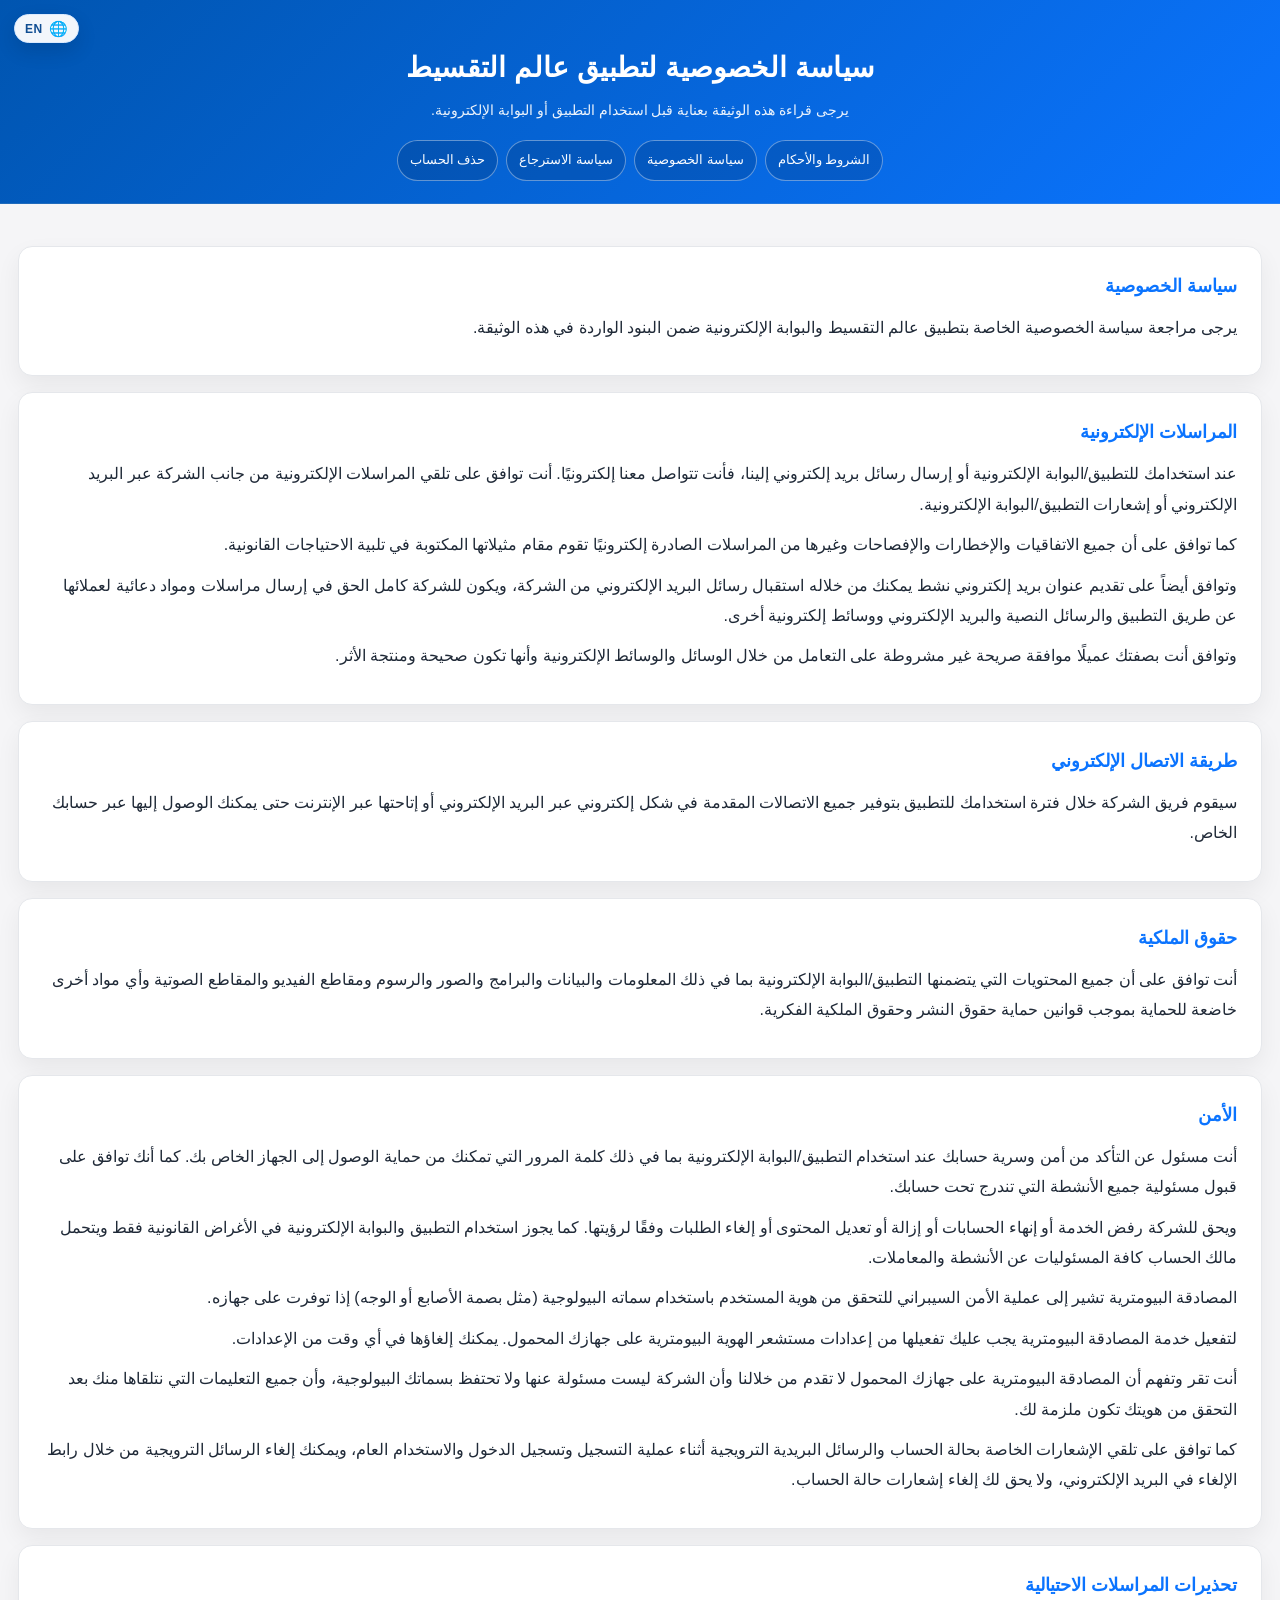
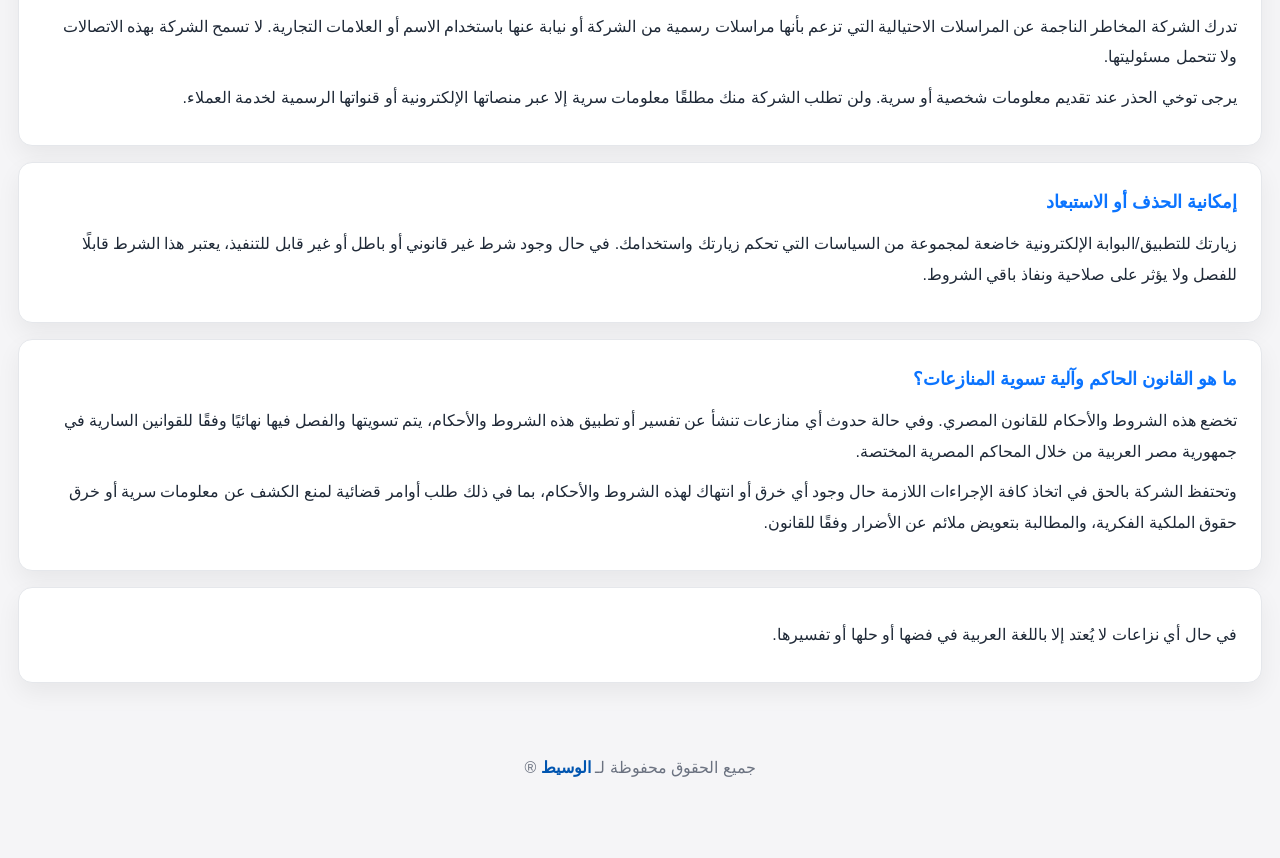
==== commit 32c3db72: "update pages v1.1: terms - privacy policy - return policy - delete account" ====
--- a/privacy-policy/index.html
+++ b/privacy-policy/index.html
@@ -1,562 +1,233 @@
 <!DOCTYPE html>
-<html lang="ar" dir="rtl">
+
+<html dir="rtl" lang="ar">
 <head>
-  <meta charset="UTF-8" />
-  <meta name="viewport" content="width=device-width, initial-scale=1" />
-  <title>الشروط والأحكام والخصوصية</title>
-  <link rel="stylesheet" href="../assets/policy.css" />
+<meta charset="utf-8"/>
+<meta content="width=device-width, initial-scale=1" name="viewport"/>
+<title>سياسة الخصوصية لتطبيق عالم التقسيط</title>
+<link href="../assets/policy.css" rel="stylesheet"/>
 </head>
-
 <body>
-  <button class="lang-toggle" id="langToggle" type="button" aria-label="Switch language">
-    <span class="lang-icon" aria-hidden="true">&#127760;</span>
-    <span class="lang-code">EN</span>
-  </button>
-  <header class="topbar">
-    <div class="page">
-      <h1>الشروط والأحكام والخصوصية لتطبيق عالم التقسيط</h1>
-      <p>يرجى قراءة هذه الوثيقة بعناية قبل استخدام التطبيق أو البوابة الإلكترونية.</p>
-      <nav class="policy-nav">
-        <a href="../privacy-policy/index.html"><span data-lang="ar">الخصوصية</span><span data-lang="en">Privacy</span></a>
-        <a href="../return-policy/index.html"><span data-lang="ar">الاسترجاع</span><span data-lang="en">Returns</span></a>
-        <a href="../terms/index.html"><span data-lang="ar">الشروط</span><span data-lang="en">Terms</span></a>
-        <a href="../delete-account/index.html"><span data-lang="ar">حذف الحساب</span><span data-lang="en">Delete Account</span></a>
-      </nav>
-    </div>
-  </header>
-
-  <main class="page policy-main">
-
-    <section>
-      <h2>مقدمة</h2>
-      <p>
-        يلتزم العميل بقراءة هذه الشروط والأحكام وسياسة الخصوصية بعناية قبل استخدام خدماتنا للتأكد من الاطلاع والدراية الكاملة بها.
-        إن استخدام العميل لتطبيق عالم التقسيط يعني أنه على إدراك تام بهذه الشروط والأحكام وسياسة الخصوصية ويوافق عليها ويلتزم بها.
-      </p>
-      <p>
-        تحتفظ شركة عالم التقسيط بالحق في تعديل أو تغيير أي من هذه الشروط والأحكام وسياسة الخصوصية في أي وقت بدون أي إشعار مسبق،
-        وتسري هذه التغييرات فور نشرها عبر تطبيق عالم التقسيط أو البوابة الإلكترونية. يرجى مراجعة هذه الشروط والأحكام بشكل منتظم للحصول
-        على كافة التحديثات. استمرارك في استخدام التطبيق و/أو البوابة الإلكترونية بعد التعديلات يُعد موافقة منك على تلك التعديلات.
-      </p>
-    </section>
-
-    <section>
-      <h2>معلومات عامة عن شركة عالم التقسيط وبيانات الاتصال</h2>
-      <p>
-        نحن شركة عالم التقسيط للمدفوعات والحلول التقنية، شركة مؤسسة ومنظمة طبقًا لقوانين جمهورية مصر العربية،
-        مقيدة تحت سجل تجاري رقم 29791 والكائن مقرها الرئيسي في (الإسكندرية - العجمي).
-        نقدم خدمات أعمال التوصيف والتحليل والتصميم للبرمجيات وقواعد البيانات والتطبيقات بمختلف أنواعها،
-        وتقديم خطط الدفع من خلال تطبيق عالم التقسيط.
-      </p>
-
-      <div class="note">
-        <p><strong>كيفية الاتصال بنا:</strong></p>
-        <p>
-          يمكنكم التواصل معنا مباشرة عن طريق الاتصال بممثلي خدمة العملاء على رقم
-          <strong>01555411763</strong>
-          أو عبر البريد الإلكتروني التالي:
-          <strong>info@waseettaqsit.com</strong>
-        </p>
-      </div>
-    </section>
-
-    <section>
-      <h2>كيفية التواصل معكم</h2>
-      <p>
-        في حالة رغبتنا في التواصل معكم سنقوم بذلك عبر الاتصال بسيادتكم إما بواسطة الهاتف، أو البريد الإلكتروني،
-        أو من خلال العنوان البريدي المسجل لدينا في قاعدة بيانات التطبيق أو موقعنا الإلكتروني.
-      </p>
-    </section>
-
-    <section>
-      <h2>تطبيق عالم التقسيط والبوابة الإلكترونية</h2>
-      <p>
-        يمكنكم التسجيل في تطبيق عالم التقسيط والبوابة الإلكترونية من خلال عملية مُحكمة تمنح شركة عالم التقسيط جميع المعلومات المطلوبة
-        قبل البدء في تقديم خدماتنا.
-      </p>
-      <p>لتفعيل الحساب والاستفادة بخدماتنا بشكل مصرح به، يرجى اتباع التعليمات والأحكام التالية:</p>
-      <ul>
-        <li>يرجى الاطلاع على الشروط والأحكام وقراءتها بعناية وقبولها دون قيد أو شرط عبر الضغط على زر "موافقة".</li>
-        <li>
-          إذا كنت عميلاً، قم بالتسجيل عبر تطبيق عالم التقسيط أو من خلال البوابة الإلكترونية. في حالة نجاح اشتراكك،
-          سوف تتلقى رمزًا سريًا عبر رسالة على بريدك الإلكتروني للتحقق من هويتك، ويُعتبر استخدامكم للرمز السري موافقة منكم على
-          الشروط والأحكام.
-        </li>
-        <li>جميع مستخدمي تطبيق عالم التقسيط ملزمون بهذه الشروط والأحكام.</li>
-        <li>
-          إن استخدامك للتطبيق أو البوابة الإلكترونية هو إقرار منك بفهمك لهذه الشروط والأحكام. وفي حال عدم الموافقة عليها،
-          يتوجب عليك عدم استخدام التطبيق أو البوابة الإلكترونية.
-        </li>
-        <li>
-          لا تتحمل شركة عالم التقسيط أي مسئولية عن المنتجات و/أو الخدمات المقدمة عبر التطبيق أو البوابة الإلكترونية.
-          ويعتبر الضغط على زر "موافقة" أسفل هذه الصفحة إقرارًا منك بقبول الشروط والأحكام.
-        </li>
-      </ul>
-    </section>
-
-    <section>
-      <h2>ما هي استخدامات تطبيق عالم التقسيط و/أو البوابة الإلكترونية؟</h2>
-      <p>
-        تعد هذه الشروط والأحكام إقرارًا منك بالموافقة على أن الخدمات المقدمة من خلال تطبيق عالم التقسيط والبوابة الإلكترونية
-        تتطلب التسجيل عبر الإنترنت. إن الاشتراك في أي من هذه الخدمات هو موافقة منك على الإفصاح عن معلومات دقيقة ومحدثة عن نفسك
-        و/أو عملك مع إرفاق وثائق صالحة قد تكون مطلوبة من وقت لآخر، وكذلك الموافقة على تحديث البيانات الشخصية الخاصة بك فور إجراء
-        أي تعديلات على هذه المعلومات.
-      </p>
-      <p>
-        أنت موافق على أن تطبيق عالم التقسيط يعتمد على هوية المستخدم. ولن تكون شركة عالم التقسيط بأي حال من الأحوال مسئولة عن أي طلب
-        عبر الإنترنت يكون تافهًا أو غامضًا أو احتياليًا أو تم تنفيذه دون علم المستخدم أو موافقته.
-      </p>
-    </section>
-
-    <section>
-      <h2>المسئوليات والمعلومات المطلوبة حول تفعيل الحساب</h2>
-      <p>أنت موافق على شروط تفعيل الحساب التالية:</p>
-      <ul>
-        <li>
-          <strong>"اسم المستخدم"</strong> هو الهوية التي تميز مستخدم تطبيق عالم التقسيط ويتم تعيينه من خلال عملية التسجيل.
-          اسم المستخدم هو رقم الهاتف المحمول الخاص بك حاليًا، ويتطلب الاتصال بجهاز ذكي يتيح لك الوصول إلى حسابك بشرط التسجيل من
-          نفس الجهاز الذكي.
-        </li>
-        <li>
-          <strong>"كلمة المرور"</strong> الخاصة بالعملاء هي مجموعة من الرموز المختارة من جانب المستخدم خلال عملية التسجيل.
-          وهي تمنح المستخدم إمكانية الوصول إلى حسابه والاستمتاع بجميع الخدمات.
-          وفي حال فقدان كلمة المرور يمكنك التواصل مع خدمة العملاء على رقم <strong>01555411763</strong> لطلب تغيير كلمة المرور.
-        </li>
-        <li>
-          كلمة المرور الخاصة بك للاستخدام الشخصي والحصري فقط، ويتعين عليك مراعاة عناصر السرية لحماية بياناتك.
-          أنت مسئول مسئولية كاملة عن حماية كلمة المرور الخاصة بك.
-        </li>
-        <li>
-          في حال فقدان كلمة المرور أو الاستيلاء عليها، يرجى الاتصال بمركز خدمة العملاء عبر <strong>01555411763</strong>
-          كما يتعين عليك تغيير كلمة المرور الخاصة بك على الفور.
-        </li>
-      </ul>
-
-      <div class="note">
-        <p><strong>الشروط الخاصة بتعيين كلمة المرور:</strong></p>
-        <ul>
-          <li>يجب أن تحتوي كلمة المرور على رقم واحد على الأقل.</li>
-          <li>يجب أن تحتوي كلمة المرور على حرف واحد كبير على الأقل.</li>
-          <li>يجب أن تكون كلمة المرور أكثر من 8 رموز.</li>
-          <li>يجب أن تحتوي كلمة المرور على رمز خاص واحد على الأقل (@ ، $ ، ٪ ، !).</li>
-        </ul>
-      </div>
-    </section>
-
-    <section>
-      <p>
-        في حالة وجود أخطاء أو أية استفسارات حول الخدمة، يرجى العلم أن جميع الأسئلة والاستفسارات الخاصة بالمعاملات التي تتم من خلال
-        خدماتنا يتم إرسالها إلينا عبر البريد الإلكتروني <strong>info@waseettaqsit.com</strong>.
-      </p>
-      <p>
-        تشير كلمة "أنت" و"لك" أو "إليك" إلى المستخدم الفردي الذي يقر بالقراءة والإدراك والموافقة على الالتزام بالشروط الواردة هنا.
-      </p>
-    </section>
-
-    <section>
-      <h2>ما هي الشروط والأحكام المتعلقة بالأخطاء في التطبيق/البوابة الإلكترونية؟</h2>
-      <p>
-        على الرغم من الجهود المبذولة لضمان دقة وحداثة المعلومات المطلوبة لتطبيق عالم التقسيط والبوابة الإلكترونية،
-        إلا أن هناك بعض الحالات التي تحتوي على معلومات غير دقيقة أو منقوصة حول منتج ما من جانب التاجر.
-        لا تقدم شركة عالم التقسيط أية ضمانات بشأن صحة هذه المعلومات المتاحة عبر التطبيق أو البوابة الإلكترونية،
-        وكذلك لا يمكنها ضمان صلاحية أو حداثة أو اكتمال تلك البيانات.
-      </p>
-      <p>
-        وبناءً على ذلك، تحتفظ شركة عالم التقسيط بالحق في تصحيح الأخطاء و/أو تحديث محتويات التطبيق أو البوابة الإلكترونية في أي وقت
-        دون إشعارات، كما تحتفظ بحق الرفض الكامل فيما يتعلق بالطلبات المقدمة دون استكمال البيانات والتي تفتقد الدقة.
-      </p>
-    </section>
-
-    <section>
-      <h2>ما هي الشروط والأحكام المتعلقة بطلبات التقديم للمستخدمين؟</h2>
-      <p>
-        أنت مُقر وموافق على أن جميع المعلومات والبيانات المرسلة إلى تطبيق عالم التقسيط أو البوابة الإلكترونية ستصبح مملوكة بشكل حصري
-        لشركة عالم التقسيط دون أية حقوق لاستعادتها في أي وقت، بما في ذلك على سبيل المثال وليس الحصر: المستندات، والأسئلة،
-        والمراجعات، والتعليقات والمقترحات.
-      </p>
-      <p>
-        لا يحق لك استخدام عنوان بريد إلكتروني مضلل أو مجهول أو انتحال شخصية أخرى أو تضليلنا أو تضليل أي طرف ثالث
-        فيما يتعلق بأصول الملفات المرسلة. ولا يوجد أي التزام أو مسئولية مباشرة على شركة عالم التقسيط بإزالة أي من هذه الملفات.
-      </p>
-    </section>
-
-    <section>
-      <h2>ما هي آلية شركة عالم التقسيط للرقابة على الوثائق والمتطلبات؟</h2>
-      <p>
-        أنت تمنح شركة عالم التقسيط الحق في الاستفسار عن كافة بياناتك الشخصية بما في ذلك بيان الحالة المالية والسكنية والوظيفية.
-        بالإضافة إلى ذلك، قد يتطلب منك الأمر تقديم مزيد من المعلومات الإضافية طالما كنت عميلًا مستخدمًا لتطبيق عالم التقسيط.
-      </p>
-      <p>
-        من أجل تجنب عمليات الاحتيال، تحتفظ شركة عالم التقسيط بصلاحيات التحقق من المعلومات الشخصية المرسلة إليها من خلال مطابقتها
-        مع الوثائق الخاصة بك. ويمكن أن تشمل عملية التحقق: صورة من الهوية الوطنية، أو محل الإقامة، أو التحقق من المعلومات المصرفية،
-        وفحص الاسم بين قوائم العقوبات والجرائم المحلية والدولية. وعلى خلفية ذلك، سيؤدي غياب الردود على طلب التحقق إلى إلغاء الخدمة
-        تلقائيًا.
-      </p>
-      <p>
-        يعتبر التسجيل بخدمات التطبيق واختيارك للقائمة المناسبة بمثابة طلب مكتوب منك، وهو يمنح شركة عالم التقسيط صلاحية الحصول على بعض
-        المعلومات من الملف الائتماني الخاص بك أو معلومات أخرى من الهيئات والجهات المعنية.
-      </p>
-      <p>
-        أنت تمنح شركة عالم التقسيط صلاحية التحقق من طلبك للتسجيل، كما أنك موافق على تواصل شركة عالم التقسيط مع أطراف من الغير
-        وإجراء عملية لتفعيل الطلب الخاص بك والتحقق من مثل هذه البيانات والمعلومات.
-      </p>
-      <p>
-        تحتفظ شركة عالم التقسيط بكامل حقوقها في تقديم الخدمات للعملاء بناء على رغبتهم وإرادتهم المطلقة، دون تحمل أية التزامات أو
-        مسئوليات على عاتقها.
-      </p>
-      <p>
-        ويوافق العميل موافقة تامة غير مشروطة على أحقية شركة عالم التقسيط في جمع وحفظ وحيازة كافة المعلومات والبيانات والمستندات
-        المقدمة منه لاستخدامها في الأحوال المصرح بها قانونًا.
-      </p>
-    </section>
-
-    <section>
-      <h2>ما هي الحقوق التجارية وحقوق العلامات التجارية الخاصة بالتطبيق؟</h2>
-      <p>
-        يشير مصطلح "حقوق الملكية الفكرية" إلى أي براءة اختراع، أو حق نشر، أو علامة تجارية، أو اسم تجاري، أو علامة خدمة،
-        أو حق تصميم، أو حق قاعدة بيانات، أو حق معرفة، أو غيرها من حقوق الملكية الفكرية الأخرى سواء كانت مطبقة أو لم يتم تطبيقها بعد
-        أو جاهزة للتطبيق في مصر أو أي مكان آخر حول العالم.
-      </p>
-      <p>
-        تحتفظ شركة عالم التقسيط بجميع حقوق الملكية الفكرية في أي من أقسام التطبيق أو البوابة الإلكترونية أو الخدمات المقدمة بموجب هذه
-        الشروط والأحكام. ولا يتم منح أية حقوق أو تراخيص أو تنازل ضمني لأي شخص عن حقوق الملكية الفكرية الخاصة بها.
-      </p>
-    </section>
-
-    <section>
-      <h2>ما هي حقوق إنهاء خدمات الحساب؟</h2>
-      <p>
-        يحق لشركة عالم التقسيط الإنهاء الفوري لجميع الشروط والأحكام وتعطيل الحساب دون سبب أو مسئولية على عاتقها، وذلك دون إشعار مسبق.
-      </p>
-      <p>
-        عند إنهاء العمل بالحساب الخاص بك، لن تتمكن من الوصول إلى التطبيق والبوابة الإلكترونية، كما سيتم تعطيل كلمات المرور وهوية الحساب.
-      </p>
-      <p>
-        أنت تقر وتوافق على أن عملية إنهاء الحساب لن تؤثر على الالتزامات المستحقة عليك (بما في ذلك على سبيل المثال لا الحصر التزامات الدفع)
-        قبل تاريخ الانتهاء.
-      </p>
-      <p>
-        في حال عدم رضائك عن التطبيق/البوابة الإلكترونية، بإمكانك التوقف عن الاستخدام في أي وقت وإغلاق حسابك واتباع الخطوات التالية
-        (في حالة عدم استخدام حد التمويل أو عدم وجود أقساط مستحقة):
-      </p>
-      <ol style="margin: 10px 0; padding-right: 18px;">
-        <li>قم بالتواصل مع خدمة عملاء عالم التقسيط لمراجعة البيانات الشخصية الخاصة بك.</li>
-        <li>يقوم الموظف بإلغاء تفعيل حسابك من خلال السيستم.</li>
-        <li>في حالة رغبتك في استلام خطاب مخالصة، قم بتوضيح ذلك عند تواصلك مع موظف خدمة العملاء.</li>
-      </ol>
-    </section>
-
-    <section>
-      <h2>الترخيص وصلاحيات الوصول</h2>
-      <p>
-        أنت تقر وتوافق على منحك ترخيصًا محدودًا من جانب شركة عالم التقسيط لاستخدام التطبيق و/أو البوابة الإلكترونية لأغراض شخصية،
-        كما توافق على عدم تحميل التطبيق أو إجراء أية تعديل (كليًا أو جزئيًا) دون الحصول على موافقة كتابية مسبقة.
-      </p>
-      <p>
-        لا يسمح الترخيص بإعادة البيع أو الاستخدام التجاري للتطبيق/البوابة الإلكترونية أو محتوياتهما، كما لا يسمح بجمع أو استخدام أي
-        عرض تقديمي أو أي استخدام فرعي، ولا يسمح بأي عمليات لاستخراج البيانات أو استخدام الروبوتات أو أدوات مماثلة.
-      </p>
-      <p>
-        لا يجوز للمستخدم استعمال أي علامة تجارية أو شعار أو حقوق ملكية فكرية أخرى دون موافقة كتابية مسبقة.
-        وفي حال الاستخدام غير المصرح به سيتم إنهاء الترخيص الممنوح لك على الفور.
-      </p>
-      <p>
-        تمنح شركة عالم التقسيط بعض التجار المتعاملين معها حقوقًا محدودة وغير حصرية تقبل الإلغاء بهدف إنشاء روابط إلكترونية على التطبيق،
-        على أن يكون الرابط انعكاسًا صحيحًا ودقيقًا لخدمات ومنتجات هؤلاء التجار دون أي تزييف أو تضليل.
-      </p>
-    </section>
-
-    <section>
-      <h2>الضمان</h2>
-      <p>
-        لا تقدم شركة عالم التقسيط أية إقرارات أو ضمانات من أي نوع، صريحة أو ضمنية، حول تشغيل التطبيق أو البوابة الإلكترونية،
-        أو المعلومات أو المحتوى أو المواد الواردة بهما.
-      </p>
-      <p>
-        أنت تقر وتوافق على تحمل مسئوليات الاستخدام الخاصة بالتطبيق/البوابة الإلكترونية إلى أقصى حد مسموح به بموجب القانون.
-        ولا تتحمل الشركة مسئولية تجاه احتمال احتواء التطبيق/البوابة الإلكترونية أو خوادمها أو البريد الإلكتروني المرسل منها على
-        فيروسات أو برامج ضارة.
-      </p>
-      <p>
-        بموجب هذه الشروط والأحكام، أنت توافق على تعويض الشركة وأعضاء مجلس إدارتها والعاملين بها ووكلائها عن كافة الخسائر المباشرة
-        وغير المباشرة نتيجة خرق هذه الشروط والأحكام أو أي انتهاكات لحقوق الملكية الفكرية من جانبك.
-      </p>
-      <p>
-        تؤكد أنك تفهم أن العروض الترويجية على التطبيق/البوابة الإلكترونية تصدر عن التجار المسجلين ولا تتحمل شركة عالم التقسيط
-        مسئولية عن محتواها أو دقتها.
-      </p>
-    </section>
-
-    <div class="divider">
-      <h2>سياسة الخصوصية</h2>
-      <span class="badge">Privacy Policy</span>
-    </div>
-
-    <section>
-      <p>يرجى مراجعة سياسة الخصوصية الخاصة بتطبيق عالم التقسيط والبوابة الإلكترونية ضمن البنود الواردة في هذه الوثيقة.</p>
-    </section>
-
-    <section>
-      <h2>المراسلات الإلكترونية</h2>
-      <p>
-        عند استخدامك للتطبيق/البوابة الإلكترونية أو إرسال رسائل بريد إلكتروني إلينا، فأنت تتواصل معنا إلكترونيًا.
-        أنت توافق على تلقي المراسلات الإلكترونية من جانب الشركة عبر البريد الإلكتروني أو إشعارات التطبيق/البوابة الإلكترونية.
-      </p>
-      <p>
-        كما توافق على أن جميع الاتفاقيات والإخطارات والإفصاحات وغيرها من المراسلات الصادرة إلكترونيًا تقوم مقام مثيلاتها المكتوبة
-        في تلبية الاحتياجات القانونية.
-      </p>
-      <p>
-        وتوافق أيضاً على تقديم عنوان بريد إلكتروني نشط يمكنك من خلاله استقبال رسائل البريد الإلكتروني من الشركة، ويكون للشركة كامل الحق
-        في إرسال مراسلات ومواد دعائية لعملائها عن طريق التطبيق والرسائل النصية والبريد الإلكتروني ووسائط إلكترونية أخرى.
-      </p>
-      <p>
-        وتوافق أنت بصفتك عميلًا موافقة صريحة غير مشروطة على التعامل من خلال الوسائل والوسائط الإلكترونية وأنها تكون صحيحة ومنتجة الأثر.
-      </p>
-    </section>
-
-    <section>
-      <h2>طريقة الاتصال الإلكتروني</h2>
-      <p>
-        سيقوم فريق الشركة خلال فترة استخدامك للتطبيق بتوفير جميع الاتصالات المقدمة في شكل إلكتروني عبر البريد الإلكتروني
-        أو إتاحتها عبر الإنترنت حتى يمكنك الوصول إليها عبر حسابك الخاص.
-      </p>
-    </section>
-
-    <section>
-      <h2>حقوق الملكية</h2>
-      <p>
-        أنت توافق على أن جميع المحتويات التي يتضمنها التطبيق/البوابة الإلكترونية بما في ذلك المعلومات والبيانات والبرامج والصور
-        والرسوم ومقاطع الفيديو والمقاطع الصوتية وأي مواد أخرى خاضعة للحماية بموجب قوانين حماية حقوق النشر وحقوق الملكية الفكرية.
-      </p>
-    </section>
-
-    <section>
-      <h2>الأمن</h2>
-      <p>
-        أنت مسئول عن التأكد من أمن وسرية حسابك عند استخدام التطبيق/البوابة الإلكترونية بما في ذلك كلمة المرور التي تمكنك من حماية الوصول
-        إلى الجهاز الخاص بك. كما أنك توافق على قبول مسئولية جميع الأنشطة التي تندرج تحت حسابك.
-      </p>
-      <p>
-        ويحق للشركة رفض الخدمة أو إنهاء الحسابات أو إزالة أو تعديل المحتوى أو إلغاء الطلبات وفقًا لرؤيتها. كما يجوز استخدام التطبيق
-        والبوابة الإلكترونية في الأغراض القانونية فقط ويتحمل مالك الحساب كافة المسئوليات عن الأنشطة والمعاملات.
-      </p>
-      <p>
-        المصادقة البيومترية تشير إلى عملية الأمن السيبراني للتحقق من هوية المستخدم باستخدام سماته البيولوجية (مثل بصمة الأصابع أو الوجه)
-        إذا توفرت على جهازه.
-      </p>
-      <p>
-        لتفعيل خدمة المصادقة البيومترية يجب عليك تفعيلها من إعدادات مستشعر الهوية البيومترية على جهازك المحمول. يمكنك إلغاؤها في أي وقت
-        من الإعدادات.
-      </p>
-      <p>
-        أنت تقر وتفهم أن المصادقة البيومترية على جهازك المحمول لا تقدم من خلالنا وأن الشركة ليست مسئولة عنها ولا تحتفظ بسماتك البيولوجية،
-        وأن جميع التعليمات التي نتلقاها منك بعد التحقق من هويتك تكون ملزمة لك.
-      </p>
-      <p>
-        كما توافق على تلقي الإشعارات الخاصة بحالة الحساب والرسائل البريدية الترويجية أثناء عملية التسجيل وتسجيل الدخول والاستخدام العام،
-        ويمكنك إلغاء الرسائل الترويجية من خلال رابط الإلغاء في البريد الإلكتروني، ولا يحق لك إلغاء إشعارات حالة الحساب.
-      </p>
-    </section>
-
-    <section>
-      <h2>تحذيرات المراسلات الاحتيالية</h2>
-      <p>
-        تدرك الشركة المخاطر الناجمة عن المراسلات الاحتيالية التي تزعم بأنها مراسلات رسمية من الشركة أو نيابة عنها باستخدام الاسم أو العلامات
-        التجارية. لا تسمح الشركة بهذه الاتصالات ولا تتحمل مسئوليتها.
-      </p>
-      <p>
-        يرجى توخي الحذر عند تقديم معلومات شخصية أو سرية. ولن تطلب الشركة منك مطلقًا معلومات سرية إلا عبر منصاتها الإلكترونية أو قنواتها
-        الرسمية لخدمة العملاء.
-      </p>
-    </section>
-
-    <section>
-      <h2>إمكانية الحذف أو الاستبعاد</h2>
-      <p>
-        زيارتك للتطبيق/البوابة الإلكترونية خاضعة لمجموعة من السياسات التي تحكم زيارتك واستخدامك. في حال وجود شرط غير قانوني أو باطل أو
-        غير قابل للتنفيذ، يعتبر هذا الشرط قابلًا للفصل ولا يؤثر على صلاحية ونفاذ باقي الشروط.
-      </p>
-    </section>
-
-    <section>
-      <h2>ما هو القانون الحاكم وآلية تسوية المنازعات؟</h2>
-      <p>
-        تخضع هذه الشروط والأحكام للقانون المصري. وفي حالة حدوث أي منازعات تنشأ عن تفسير أو تطبيق هذه الشروط والأحكام، يتم تسويتها
-        والفصل فيها نهائيًا وفقًا للقوانين السارية في جمهورية مصر العربية من خلال المحاكم المصرية المختصة.
-      </p>
-      <p>
-        وتحتفظ الشركة بالحق في اتخاذ كافة الإجراءات اللازمة حال وجود أي خرق أو انتهاك لهذه الشروط والأحكام، بما في ذلك طلب أوامر قضائية
-        لمنع الكشف عن معلومات سرية أو خرق حقوق الملكية الفكرية، والمطالبة بتعويض ملائم عن الأضرار وفقًا للقانون.
-      </p>
-    </section>
-
-    <section>
-      <p>في حال أي نزاعات لا يُعتد إلا باللغة العربية في فضها أو حلها أو تفسيرها.</p>
-    </section>
-
-    <div class="divider">
-      <h2>English</h2>
-      <span class="badge">EN</span>
-    </div>
-
-    <!-- English content (same text, improved layout) -->
-    <section class="englishWrap">
-      <h2>Introduction</h2>
-      <p>
-        The client commits to carefully reading these terms and conditions and the privacy policy before using our services to ensure full awareness and understanding. The client's use of the Alam El Taksit application indicates complete awareness and agreement to these terms and conditions and the privacy policy. Alam El Taksit Company reserves the right to modify or change any of these terms and conditions and the privacy policy at any time without prior notice. These changes take effect immediately upon publication or disclosure through the Alam El Taksit application or the online portal. Please regularly review these terms and conditions for all updates. Continuing to use the Alam El Taksit application and/or the online portal after any modifications constitutes your acceptance of such modifications.
-      </p>
-    </section>
-
-    <section class="englishWrap">
-      <h2>General Information & Contact Details</h2>
-      <p>
-        We are Alam El Taksit Company for payments and technical solutions, established and organized according to the laws of the Arab Republic of Egypt, registered under commercial registration number 29791 and headquartered at (Alexandria - Al Agamy). We provide software, database, and application description, analysis, and design services, and offer payment plans through the Alam El Taksit application.
-      </p>
-      <div class="note englishWrap">
-        <p><strong>How to contact us:</strong></p>
-        <p>Call: <strong>01555411763</strong> — Email: <strong>info@waseettaqsit.com</strong></p>
-      </div>
-    </section>
-
-    <section class="englishWrap">
-      <h2>How We Will Contact You</h2>
-      <p>If we wish to contact you, we will do so via phone, email, or through the postal address registered in our application database or on our website.</p>
-    </section>
-
-    <section class="englishWrap">
-      <h2>Application & Online Portal</h2>
-      <p>
-        You can register on the Alam El Taksit application and the online portal through a secure process that provides Alam El Taksit Company with all the required information before we start providing our services.
-      </p>
-      <ul>
-        <li>Please read the terms and conditions carefully and accept them by clicking “Agree”.</li>
-        <li>Upon successful registration, you will receive a secret code via email to verify your identity; using this code constitutes acceptance of the terms.</li>
-        <li>All users are bound by these terms. If you do not agree, you should not use the application/portal.</li>
-        <li>Alam El Taksit Company assumes no responsibility for products/services provided through the application/portal; clicking “Agree” constitutes acknowledgment and acceptance.</li>
-      </ul>
-    </section>
-
-    <section class="englishWrap">
-      <h2>Uses of the Application/Portal</h2>
-      <p>
-        These terms acknowledge that services provided through the application/portal require online registration. By subscribing, you agree to provide accurate and updated information and valid documents when required, and to update your personal data when changes occur.
-      </p>
-      <p>
-        You agree that the application relies on user identity and the company shall not be liable for any online requests that are trivial, ambiguous, fraudulent, or made without the user’s knowledge or consent.
-      </p>
-    </section>
-
-    <section class="englishWrap">
-      <h2>Account Activation Responsibilities</h2>
-      <p>You agree to the following:</p>
-      <ul>
-        <li><strong>Username:</strong> your mobile phone number used as an identifier, requiring access to the same smart device used in registration.</li>
-        <li><strong>Password:</strong> chosen during registration and used to access services. In case of loss, contact customer service at <strong>01555411763</strong>.</li>
-        <li>You are fully responsible for protecting your password and account access.</li>
-      </ul>
-
-      <div class="note englishWrap">
-        <p><strong>Password requirements:</strong></p>
-        <ul>
-          <li>At least one numeric character</li>
-          <li>At least one uppercase letter</li>
-          <li>More than 8 characters</li>
-          <li>At least one special character (@, $, %, !)</li>
-        </ul>
-      </div>
-    </section>
-
-    <section class="englishWrap">
-      <p>
-        In case of any errors or inquiries related to transactions made through our services, please email: <strong>info@waseettaqsit.com</strong>.
-        “You/your” refers to the individual user acknowledging reading and agreeing to comply with these terms.
-      </p>
-    </section>
-
-    <section class="englishWrap">
-      <h2>Errors in the Application/Portal</h2>
-      <p>
-        Despite efforts to ensure accuracy and timeliness, information may be inaccurate or incomplete in some cases (e.g., merchant-provided product details). The company makes no guarantees and reserves the right to correct errors and update content at any time without notice, and to refuse requests that lack required accurate data.
-      </p>
-    </section>
-
-    <section class="englishWrap">
-      <h2>User Submissions</h2>
-      <p>
-        You acknowledge that information and data sent to the application/portal become the exclusive property of the company, including documents, questions, reviews, comments, and suggestions. You may not use misleading emails or impersonate others. The company has no obligation to remove submitted materials.
-      </p>
-    </section>
-
-    <section class="englishWrap">
-      <h2>Verification & Monitoring</h2>
-      <p>
-        You authorize the company to inquire about your personal data and verify information against your documents to prevent fraud. Verification may include ID/residence/bank checks and screening against sanctions/crime lists. Failure to respond may result in service cancellation.
-      </p>
-      <p>
-        Registering and selecting the relevant list serves as a written request allowing the company to obtain certain credit file information or other relevant data, and to communicate with third parties to activate and verify your request.
-      </p>
-    </section>
-
-    <section class="englishWrap">
-      <h2>Intellectual Property</h2>
-      <p>
-        The company retains all intellectual property rights in the application/portal and related services, including updates and modifications. No licenses or waivers are granted implicitly.
-      </p>
-    </section>
-
-    <section class="englishWrap">
-      <h2>Account Termination</h2>
-      <p>
-        The company may terminate terms and disable accounts without cause and without prior notice. Termination does not affect obligations due before the termination date.
-      </p>
-    </section>
-
-    <section class="englishWrap">
-      <h2>Licensing & Access</h2>
-      <p>
-        You receive a limited personal license to use the application/portal and agree not to modify, resell, or commercially exploit it without prior written consent. Unauthorized use of trademarks/logos will result in termination of the granted license.
-      </p>
-    </section>
-
-    <section class="englishWrap">
-      <h2>Warranty</h2>
-      <p>
-        The company provides no express or implied warranties. You use the application/portal at your own risk to the fullest extent permitted by law. The company disclaims liability for damages arising from use, except where required by law.
-      </p>
-    </section>
-
-    <section class="englishWrap">
-      <h2>Security</h2>
-      <p>
-        You are responsible for keeping your account secure. Biometric authentication, if used, is a device feature not provided by the company; the company does not store biometric traits. Instructions given after biometric verification are binding.
-      </p>
-    </section>
-
-    <section class="englishWrap">
-      <h2>Fraud Warnings</h2>
-      <p>
-        Beware of fraudulent emails claiming to represent the company. The company will not request confidential information except via official platforms and customer service channels.
-      </p>
-    </section>
-
-    <section class="englishWrap">
-      <h2>Governing Law</h2>
-      <p>
-        These terms are governed by Egyptian law. Disputes are resolved through competent Egyptian courts.
-      </p>
-    </section>
-
-    <footer>
-      <p>
-        جميع الحقوق محفوظة لـ
-        <a href="http://waseettaqsit.com/" target="_blank" rel="noopener noreferrer">الوسيط</a>
-        ®
-      </p>
-    </footer>
-
-  </main>
-  <script src="../assets/policy.js"></script>
+<button aria-label="Switch language" class="lang-toggle" id="langToggle" type="button">
+<span aria-hidden="true" class="lang-icon">🌐</span>
+<span class="lang-code">EN</span>
+</button>
+<header class="topbar">
+<div class="page">
+<h1>
+<span data-lang="ar">سياسة الخصوصية لتطبيق عالم التقسيط</span>
+<span data-lang="en">Privacy policy for the Installment World application</span>
+</h1>
+<p>
+<span data-lang="ar">يرجى قراءة هذه الوثيقة بعناية قبل استخدام التطبيق أو البوابة الإلكترونية.</span>
+<span data-lang="en">Please read this document carefully before using the application or portal.</span>
+</p>
+<nav class="policy-nav">
+<a href="../terms/index.html"><span data-lang="ar">الشروط والأحكام</span><span data-lang="en">Terms &amp; Conditions</span></a>
+<a href="../privacy-policy/index.html"><span data-lang="ar">سياسة الخصوصية</span><span data-lang="en">Privacy Policy</span></a>
+<a href="../return-policy/index.html"><span data-lang="ar">سياسة الاسترجاع</span><span data-lang="en">Return Policy</span></a>
+<a href="../delete-account/index.html"><span data-lang="ar">حذف الحساب</span><span data-lang="en">Delete Account</span></a>
+</nav>
+</div>
+</header>
+<main class="page policy-main">
+<section class="card" data-lang="ar">
+<h2>سياسة الخصوصية</h2>
+<p>يرجى مراجعة سياسة الخصوصية الخاصة بتطبيق عالم التقسيط والبوابة الإلكترونية ضمن البنود الواردة في هذه الوثيقة.</p>
+</section>
+<section class="card" data-lang="ar">
+<h2>المراسلات الإلكترونية</h2>
+<p>
+            عند استخدامك للتطبيق/البوابة الإلكترونية أو إرسال رسائل بريد إلكتروني إلينا، فأنت تتواصل معنا إلكترونيًا.
+            أنت توافق على تلقي المراسلات الإلكترونية من جانب الشركة عبر البريد الإلكتروني أو إشعارات التطبيق/البوابة الإلكترونية.
+          </p>
+<p>
+            كما توافق على أن جميع الاتفاقيات والإخطارات والإفصاحات وغيرها من المراسلات الصادرة إلكترونيًا تقوم مقام مثيلاتها المكتوبة
+            في تلبية الاحتياجات القانونية.
+          </p>
+<p>
+            وتوافق أيضاً على تقديم عنوان بريد إلكتروني نشط يمكنك من خلاله استقبال رسائل البريد الإلكتروني من الشركة، ويكون للشركة كامل الحق
+            في إرسال مراسلات ومواد دعائية لعملائها عن طريق التطبيق والرسائل النصية والبريد الإلكتروني ووسائط إلكترونية أخرى.
+          </p>
+<p>
+            وتوافق أنت بصفتك عميلًا موافقة صريحة غير مشروطة على التعامل من خلال الوسائل والوسائط الإلكترونية وأنها تكون صحيحة ومنتجة الأثر.
+          </p>
+</section>
+<section class="card" data-lang="ar">
+<h2>طريقة الاتصال الإلكتروني</h2>
+<p>
+            سيقوم فريق الشركة خلال فترة استخدامك للتطبيق بتوفير جميع الاتصالات المقدمة في شكل إلكتروني عبر البريد الإلكتروني
+            أو إتاحتها عبر الإنترنت حتى يمكنك الوصول إليها عبر حسابك الخاص.
+          </p>
+</section>
+<section class="card" data-lang="ar">
+<h2>حقوق الملكية</h2>
+<p>
+            أنت توافق على أن جميع المحتويات التي يتضمنها التطبيق/البوابة الإلكترونية بما في ذلك المعلومات والبيانات والبرامج والصور
+            والرسوم ومقاطع الفيديو والمقاطع الصوتية وأي مواد أخرى خاضعة للحماية بموجب قوانين حماية حقوق النشر وحقوق الملكية الفكرية.
+          </p>
+</section>
+<section class="card" data-lang="ar">
+<h2>الأمن</h2>
+<p>
+            أنت مسئول عن التأكد من أمن وسرية حسابك عند استخدام التطبيق/البوابة الإلكترونية بما في ذلك كلمة المرور التي تمكنك من حماية الوصول
+            إلى الجهاز الخاص بك. كما أنك توافق على قبول مسئولية جميع الأنشطة التي تندرج تحت حسابك.
+          </p>
+<p>
+            ويحق للشركة رفض الخدمة أو إنهاء الحسابات أو إزالة أو تعديل المحتوى أو إلغاء الطلبات وفقًا لرؤيتها. كما يجوز استخدام التطبيق
+            والبوابة الإلكترونية في الأغراض القانونية فقط ويتحمل مالك الحساب كافة المسئوليات عن الأنشطة والمعاملات.
+          </p>
+<p>
+            المصادقة البيومترية تشير إلى عملية الأمن السيبراني للتحقق من هوية المستخدم باستخدام سماته البيولوجية (مثل بصمة الأصابع أو الوجه)
+            إذا توفرت على جهازه.
+          </p>
+<p>
+            لتفعيل خدمة المصادقة البيومترية يجب عليك تفعيلها من إعدادات مستشعر الهوية البيومترية على جهازك المحمول. يمكنك إلغاؤها في أي وقت
+            من الإعدادات.
+          </p>
+<p>
+            أنت تقر وتفهم أن المصادقة البيومترية على جهازك المحمول لا تقدم من خلالنا وأن الشركة ليست مسئولة عنها ولا تحتفظ بسماتك البيولوجية،
+            وأن جميع التعليمات التي نتلقاها منك بعد التحقق من هويتك تكون ملزمة لك.
+          </p>
+<p>
+            كما توافق على تلقي الإشعارات الخاصة بحالة الحساب والرسائل البريدية الترويجية أثناء عملية التسجيل وتسجيل الدخول والاستخدام العام،
+            ويمكنك إلغاء الرسائل الترويجية من خلال رابط الإلغاء في البريد الإلكتروني، ولا يحق لك إلغاء إشعارات حالة الحساب.
+          </p>
+</section>
+<section class="card" data-lang="ar">
+<h2>تحذيرات المراسلات الاحتيالية</h2>
+<p>
+            تدرك الشركة المخاطر الناجمة عن المراسلات الاحتيالية التي تزعم بأنها مراسلات رسمية من الشركة أو نيابة عنها باستخدام الاسم أو العلامات
+            التجارية. لا تسمح الشركة بهذه الاتصالات ولا تتحمل مسئوليتها.
+          </p>
+<p>
+            يرجى توخي الحذر عند تقديم معلومات شخصية أو سرية. ولن تطلب الشركة منك مطلقًا معلومات سرية إلا عبر منصاتها الإلكترونية أو قنواتها
+            الرسمية لخدمة العملاء.
+          </p>
+</section>
+<section class="card" data-lang="ar">
+<h2>إمكانية الحذف أو الاستبعاد</h2>
+<p>
+            زيارتك للتطبيق/البوابة الإلكترونية خاضعة لمجموعة من السياسات التي تحكم زيارتك واستخدامك. في حال وجود شرط غير قانوني أو باطل أو
+            غير قابل للتنفيذ، يعتبر هذا الشرط قابلًا للفصل ولا يؤثر على صلاحية ونفاذ باقي الشروط.
+          </p>
+</section>
+<section class="card" data-lang="ar">
+<h2>ما هو القانون الحاكم وآلية تسوية المنازعات؟</h2>
+<p>
+            تخضع هذه الشروط والأحكام للقانون المصري. وفي حالة حدوث أي منازعات تنشأ عن تفسير أو تطبيق هذه الشروط والأحكام، يتم تسويتها
+            والفصل فيها نهائيًا وفقًا للقوانين السارية في جمهورية مصر العربية من خلال المحاكم المصرية المختصة.
+          </p>
+<p>
+            وتحتفظ الشركة بالحق في اتخاذ كافة الإجراءات اللازمة حال وجود أي خرق أو انتهاك لهذه الشروط والأحكام، بما في ذلك طلب أوامر قضائية
+            لمنع الكشف عن معلومات سرية أو خرق حقوق الملكية الفكرية، والمطالبة بتعويض ملائم عن الأضرار وفقًا للقانون.
+          </p>
+</section>
+<section class="card" data-lang="ar">
+<p>في حال أي نزاعات لا يُعتد إلا باللغة العربية في فضها أو حلها أو تفسيرها.</p>
+</section>
+<section class="card" data-lang="en">
+<h2>privacy policy</h2>
+<p>Please review the privacy policy of the Installment World application and the electronic portal within the terms contained in this document.</p>
+</section>
+<section class="card" data-lang="en">
+<h2>Electronic correspondence</h2>
+<p>
+            When you use the Application/Portal or send emails to us, you are communicating with us electronically.
+            You consent to receive electronic communications from the Company via email or application/portal notifications.
+          </p>
+<p>
+            You also agree that all agreements, notices, disclosures and other communications issued electronically shall replace their written counterparts
+            In meeting legal needs.
+          </p>
+<p>
+            You also agree to provide an active email address through which you can receive emails from the Company, and the Company has the full right
+            In sending correspondence and promotional materials to its customers via the application, text messages, e-mail and other electronic media.
+          </p>
+<p>
+            You, as a customer, expressly and unconditionally agree to deal through electronic means and media and that they are valid and productive.
+          </p>
+</section>
+<section class="card" data-lang="en">
+<h2>Electronic communication method</h2>
+<p>
+            During the period of your use of the application, the company team will provide all submitted communications in electronic form via email
+            Or make it available online so you can access it through your own account.
+          </p>
+</section>
+<section class="card" data-lang="en">
+<h2>Property rights</h2>
+<p>
+            You agree that all content included in the application/portal, including information, data, software and images
+            Graphics, video clips, audio clips and any other materials are subject to protection under copyright and intellectual property rights laws.
+          </p>
+</section>
+<section class="card" data-lang="en">
+<h2>Security</h2>
+<p>
+            You are responsible for ensuring the security and confidentiality of your account when using the application/portal, including the password that enables you to protect access.
+            to your device. You also agree to accept responsibility for all activities that occur under your account.
+          </p>
+<p>
+            The Company has the right to refuse service, terminate accounts, remove or edit content, or cancel orders in its sole discretion. It is also permissible to use the application
+            The electronic portal is for legal purposes only and the account owner bears all responsibilities for activities and transactions.
+          </p>
+<p>
+            Biometric authentication refers to the cybersecurity process of verifying a user's identity using their biological characteristics (such as a fingerprint or face).
+            If it is available on his device.
+          </p>
+<p>
+            To activate the biometric authentication service, you must activate it from the biometric identity sensor settings on your mobile device. You can cancel it at any time
+            From settings.
+          </p>
+<p>
+            You acknowledge and understand that biometric authentication on your mobile device is not provided by us and that the Company is not responsible for it and does not retain your biometric identification,
+            All instructions we receive from you after verifying your identity are binding on you.
+          </p>
+<p>
+            You also agree to receive account status notifications and promotional mailings during the registration, login and general use process.
+            You may cancel promotional communications through the cancellation link in the email, and you do not have the right to cancel account status notifications.
+          </p>
+</section>
+<section class="card" data-lang="en">
+<h2>Fraudulent correspondence warnings</h2>
+<p>
+            The Company is aware of the risks arising from fraudulent communications purporting to be official communications from or on behalf of the Company using the name or marks
+            Commercial. The Company does not permit such communications and is not responsible for them.
+          </p>
+<p>
+            Please use caution when providing personal or confidential information. The Company will never ask you for confidential information except through its electronic platforms or channels
+            Official customer service.
+          </p>
+</section>
+<section class="card" data-lang="en">
+<h2>Possibility of deletion or exclusion</h2>
+<p>
+            Your visit to the application/portal is subject to a set of policies that govern your visit and use. In the event of a condition being illegal, void, or...
+            Unenforceable This condition is severable and does not affect the validity and enforceability of the remaining conditions.
+          </p>
+</section>
+<section class="card" data-lang="en">
+<h2>What is the governing law and dispute resolution mechanism?</h2>
+<p>
+            These terms and conditions are subject to Egyptian law. In the event of any disputes arising from the interpretation or application of these terms and conditions, they will be settled
+            The matter shall be finally decided in accordance with the laws in force in the Arab Republic of Egypt through the competent Egyptian courts.
+          </p>
+<p>
+            The Company reserves the right to take all necessary measures in the event of any breach or violation of these terms and conditions, including requesting judicial orders
+            To prevent disclosure of confidential information or breach of intellectual property rights, and to seek appropriate compensation for damages in accordance with the law.
+          </p>
+</section>
+<section class="card" data-lang="en">
+<p>In the event of any disputes, only the Arabic language is used to settle, resolve or interpret them.</p>
+</section>
+<footer>
+<p>
+<span data-lang="ar">جميع الحقوق محفوظة لـ <a href="http://waseettaqsit.com/" rel="noopener noreferrer" target="_blank">الوسيط</a> ®</span>
+<span data-lang="en">All rights reserved to <a href="http://waseettaqsit.com/" rel="noopener noreferrer" target="_blank">Al-Waseet</a> ®</span>
+</p>
+</footer>
+</main>
+<script src="../assets/policy.js"></script>
 </body>
 </html>
-
--- a/assets/policy.css
+++ b/assets/policy.css
@@ -187,11 +187,6 @@
 .englishWrap {
   direction: ltr;
   text-align: left;
-  color: #3f3f46;
-}
-
-.englishWrap h2 {
-  color: #7a1b1b;
 }
 
 .steps {
